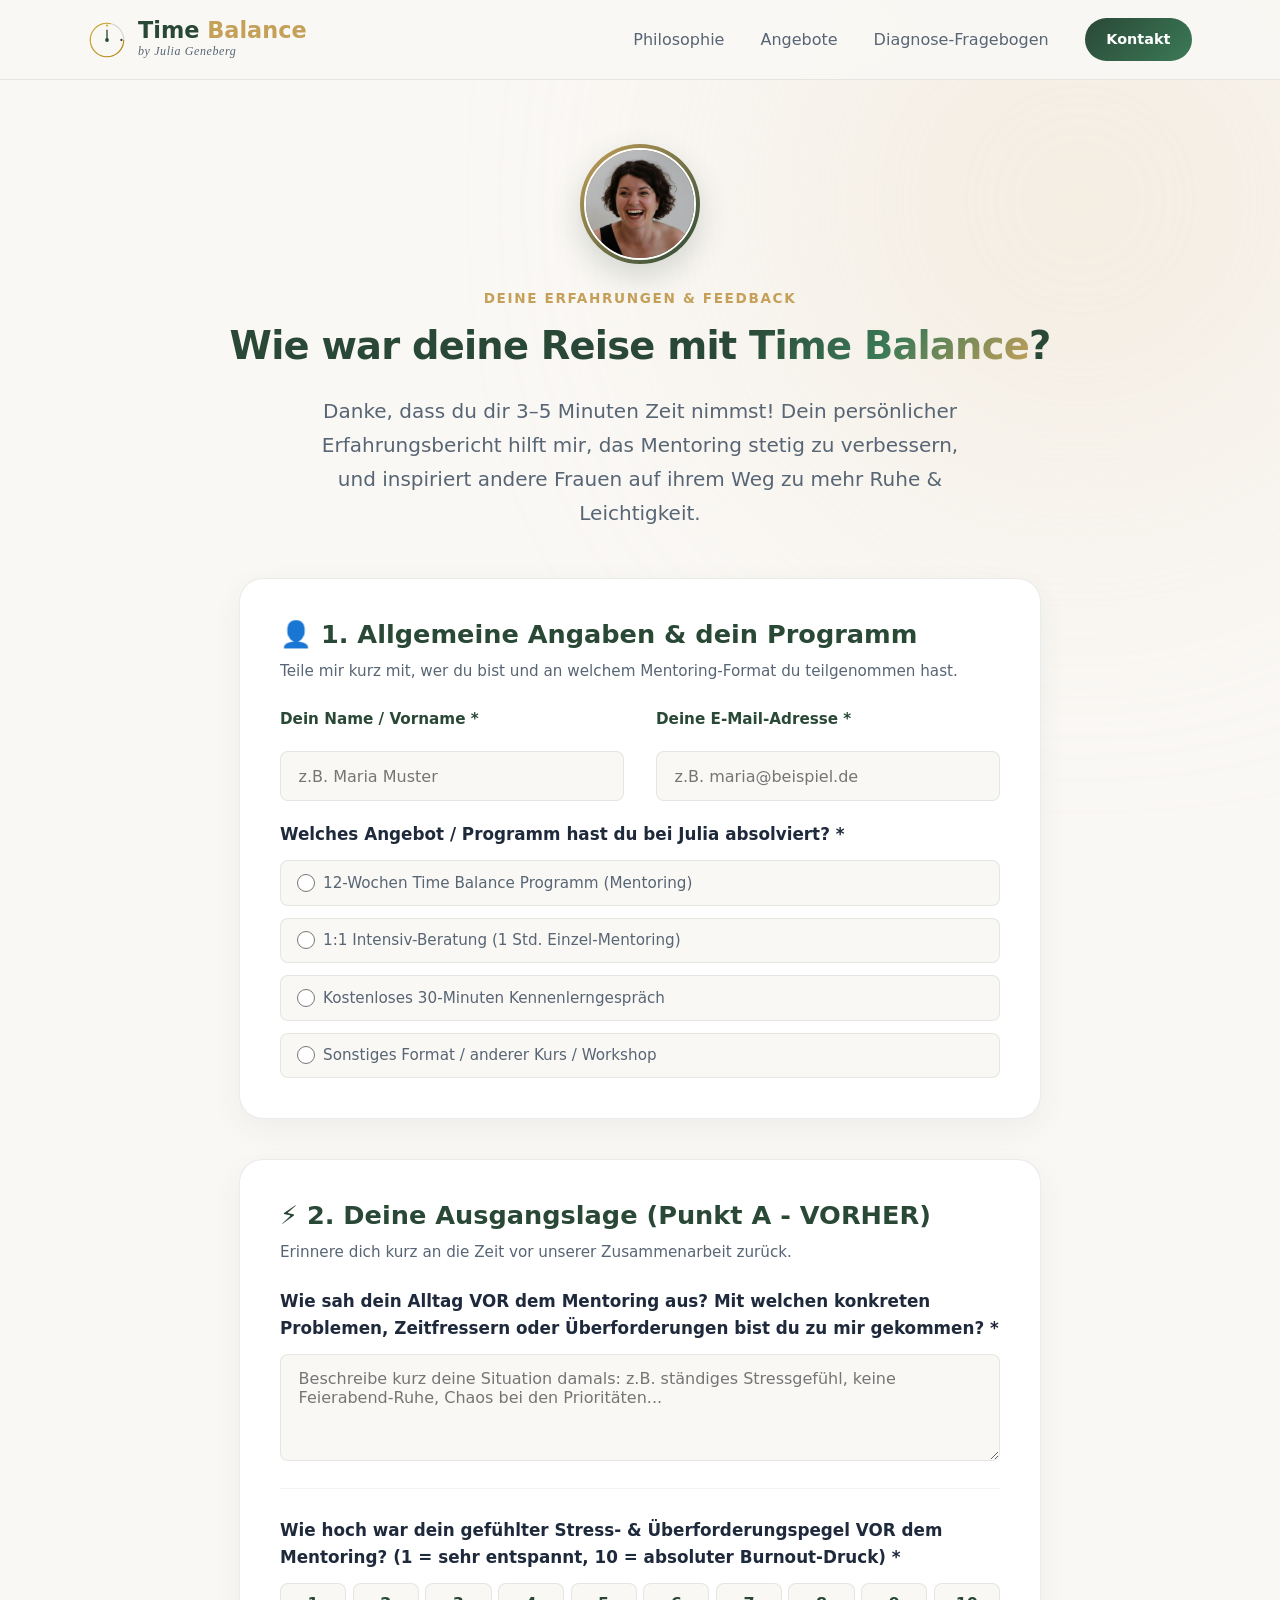
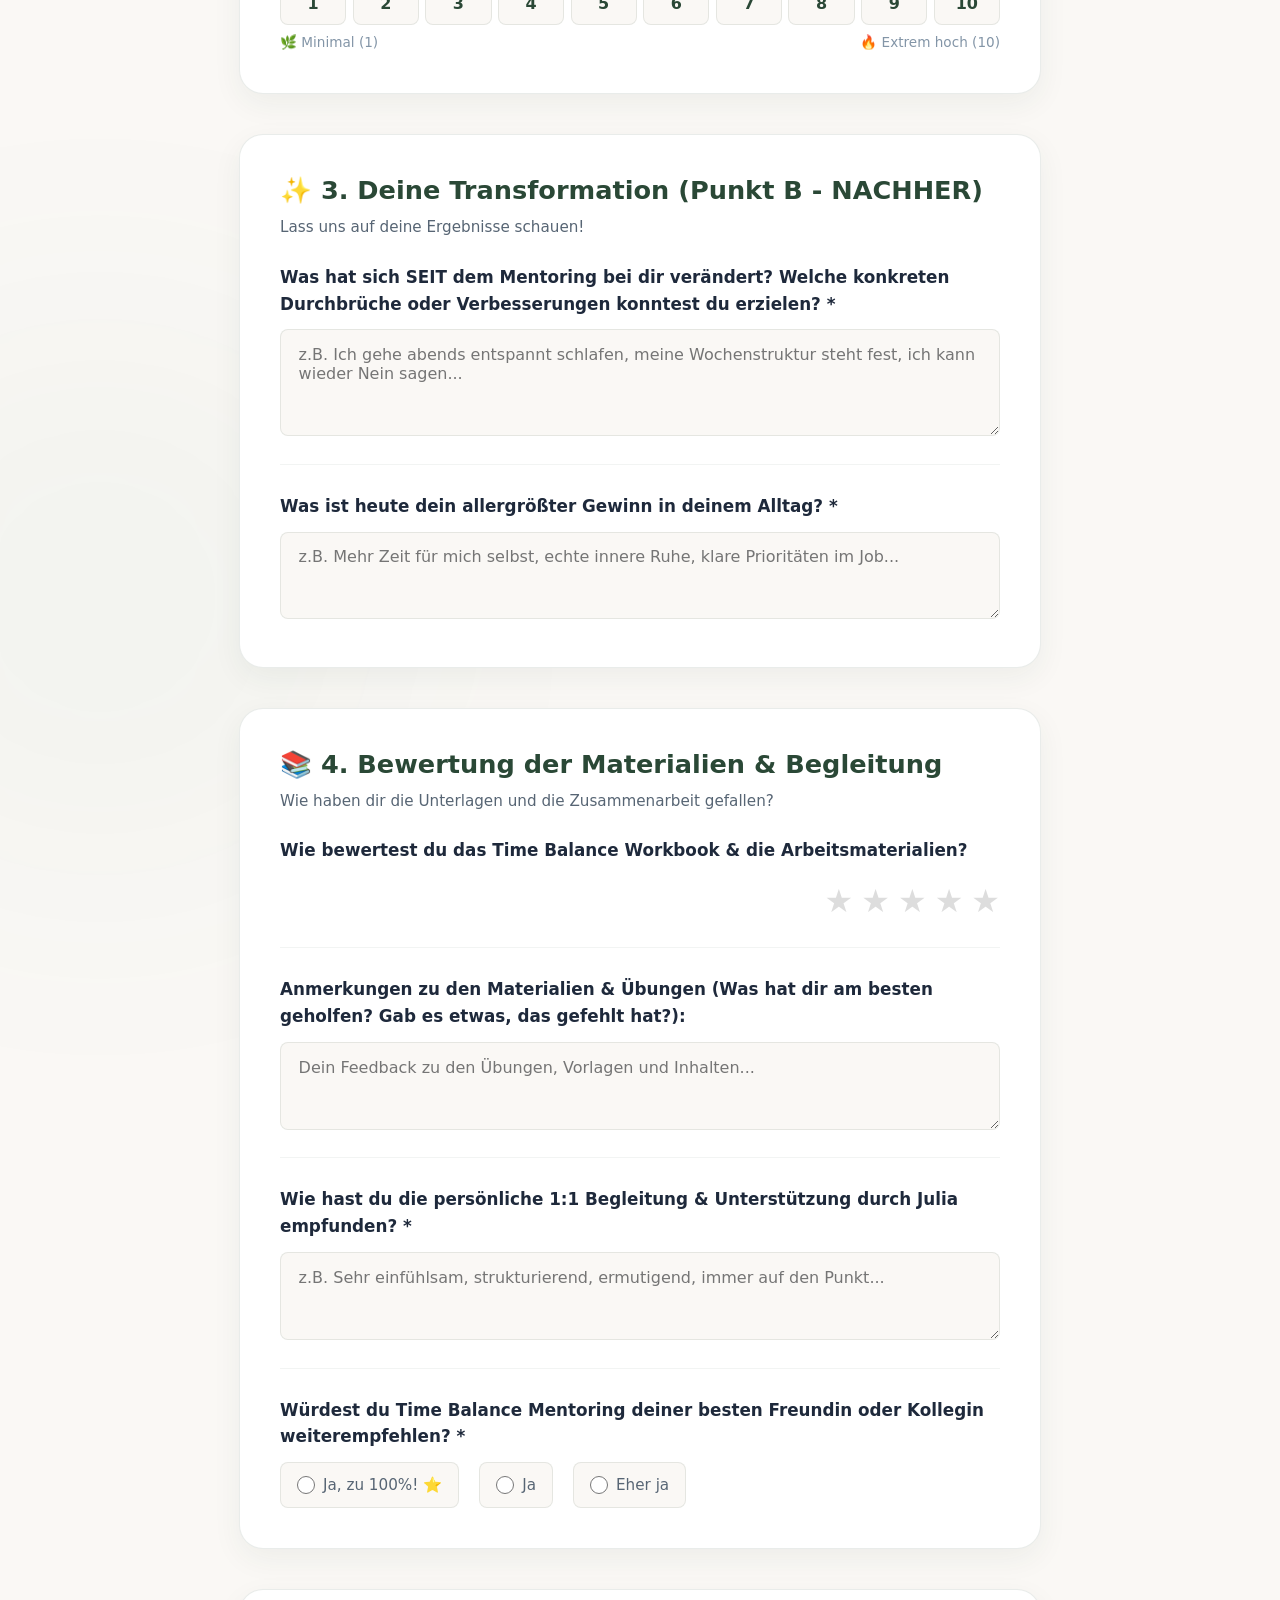
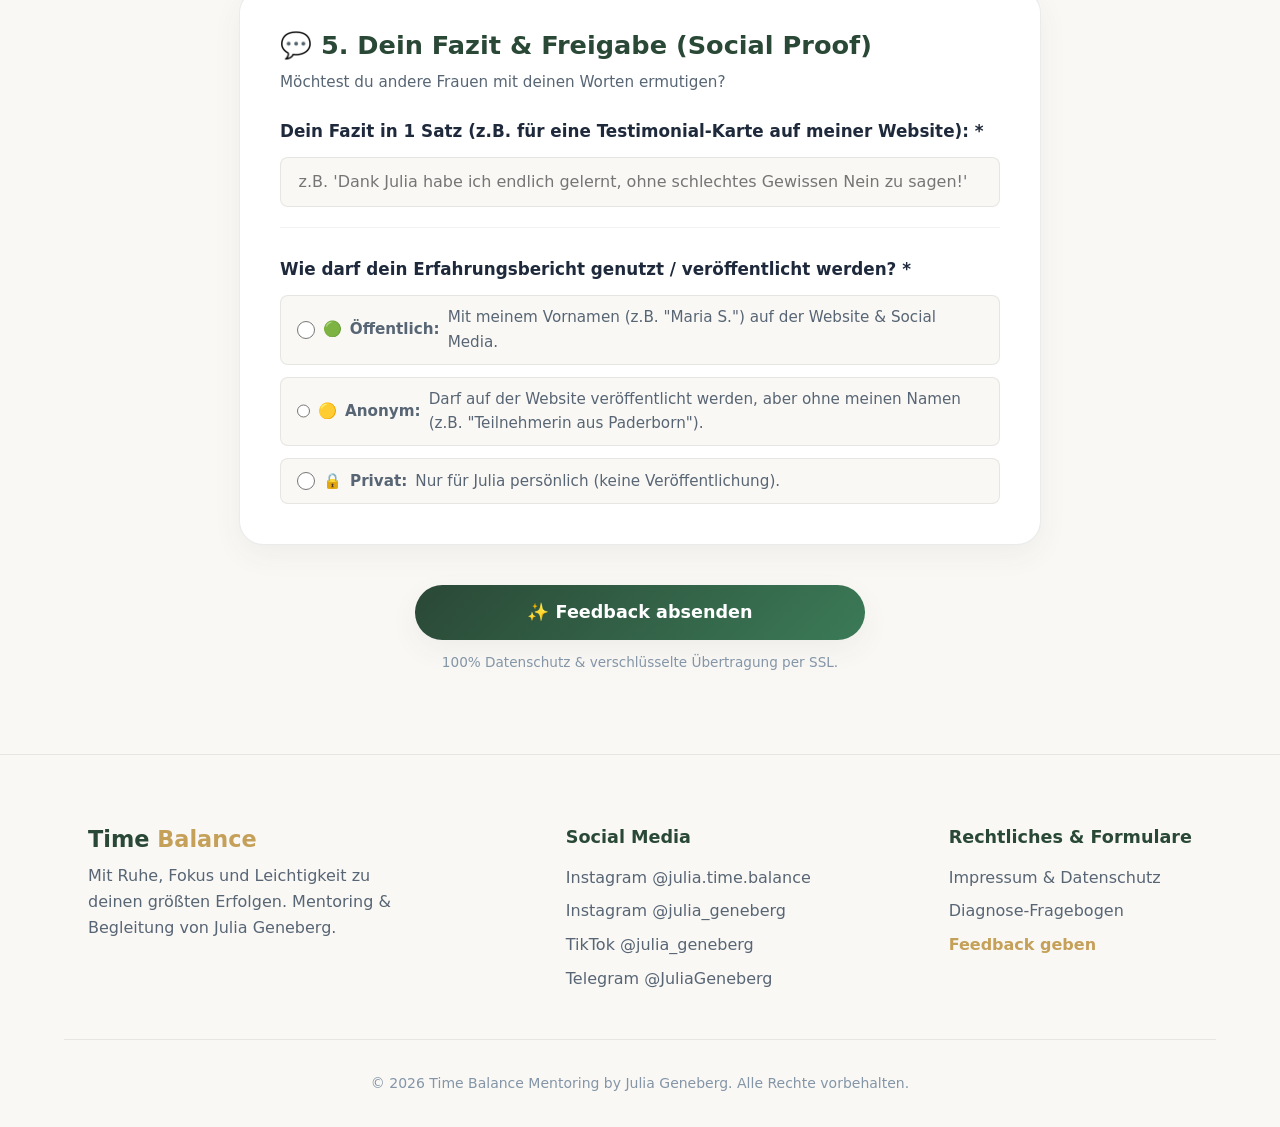
==== feedback.html @ 07dcde71 "Add files via upload" ====
<!DOCTYPE html>
<html lang="de">
<head>
    <meta charset="UTF-8">
    <meta name="viewport" content="width=device-width, initial-scale=1.0">
    <title>Erfahrungsbericht & Feedback | Time Balance Mentoring – Julia Geneberg</title>
    <meta name="description" content="Teile deine Erfahrungen, deine Transformation und dein Feedback zum Time Balance Mentoring mit Julia Geneberg.">
    
    <!-- CSS (System & Local Fonts - 100% DSGVO-konform ohne US-Datentransfer) -->
    <link rel="stylesheet" href="style.css">
    <style>
        .form-page-header {
            padding: 9rem 0 3rem;
            text-align: center;
        }
        .form-section-card {
            background: #FFF;
            border-radius: var(--radius-lg);
            padding: 2.5rem;
            margin-bottom: 2.5rem;
            border: 1px solid var(--border-light);
            box-shadow: var(--shadow-soft);
        }
        .form-section-card h3 {
            font-size: 1.6rem;
            color: var(--brand-forest);
            margin-bottom: 0.5rem;
            display: flex;
            align-items: center;
            gap: 0.75rem;
        }
        .question-group {
            margin-bottom: 1.75rem;
            padding-bottom: 1.25rem;
            border-bottom: 1px solid rgba(42, 72, 54, 0.06);
        }
        .question-group:last-child {
            border-bottom: none;
            margin-bottom: 0;
            padding-bottom: 0;
        }
        .question-label {
            font-weight: 600;
            color: var(--text-primary);
            font-size: 1.05rem;
            margin-bottom: 0.75rem;
            display: block;
        }
        .radio-options {
            display: flex;
            gap: 1.25rem;
            flex-wrap: wrap;
        }
        .radio-label {
            display: inline-flex;
            align-items: center;
            gap: 0.5rem;
            cursor: pointer;
            font-size: 0.95rem;
            color: var(--text-secondary);
            background: var(--bg-light);
            padding: 0.6rem 1rem;
            border-radius: var(--radius-sm);
            border: 1px solid var(--border-light);
            transition: var(--transition);
        }
        .radio-label:hover {
            border-color: var(--accent-gold);
            background: rgba(197, 160, 89, 0.08);
        }
        .radio-label input {
            accent-color: var(--brand-forest);
            width: 18px;
            height: 18px;
        }

        /* Scale 1-10 Buttons */
        .scale-options {
            display: grid;
            grid-template-columns: repeat(10, 1fr);
            gap: 0.4rem;
            margin-top: 0.5rem;
        }
        @media (max-width: 600px) {
            .scale-options {
                grid-template-columns: repeat(5, 1fr);
            }
        }
        .scale-item {
            text-align: center;
        }
        .scale-item input {
            display: none;
        }
        .scale-box {
            display: flex;
            align-items: center;
            justify-content: center;
            height: 42px;
            background: var(--bg-light);
            border: 1px solid var(--border-light);
            border-radius: var(--radius-sm);
            font-weight: 600;
            color: var(--brand-forest);
            cursor: pointer;
            transition: var(--transition);
        }
        .scale-item input:checked + .scale-box {
            background: var(--brand-forest);
            color: #FFF;
            border-color: var(--brand-forest);
            box-shadow: 0 4px 12px rgba(42, 72, 54, 0.2);
        }
        .scale-labels {
            display: flex;
            justify-content: space-between;
            font-size: 0.85rem;
            color: var(--text-muted);
            margin-top: 0.4rem;
        }

        /* Star Rating */
        .star-rating {
            display: flex;
            gap: 0.5rem;
            direction: row-reverse;
            justify-content: flex-end;
            margin-top: 0.5rem;
        }
        .star-rating input {
            display: none;
        }
        .star-rating label {
            font-size: 2rem;
            color: #DDD;
            cursor: pointer;
            transition: color 0.2s ease;
        }
        .star-rating label:hover,
        .star-rating label:hover ~ label,
        .star-rating input:checked ~ label {
            color: var(--accent-gold);
        }

        /* Other Option Textfield Toggle */
        .other-format-wrapper {
            margin-top: 0.75rem;
            display: none;
        }
    </style>
</head>
<body>

    <!-- Subtle Background Glows -->
    <div class="bg-glow glow-light-1"></div>
    <div class="bg-glow glow-light-2"></div>

    <!-- Navigation Bar -->
    <nav class="navbar" id="navbar">
        <div class="container nav-container">
            <a href="index.html" class="logo">
                <div class="logo-icon-wrapper">
                    <svg class="logo-clock-svg" viewBox="0 0 100 100" width="38" height="38">
                        <circle cx="50" cy="50" r="44" fill="none" stroke="currentColor" stroke-width="3" opacity="0.2"/>
                        <circle cx="50" cy="50" r="44" fill="none" stroke="url(#goldGradient)" stroke-width="3" stroke-dasharray="276" stroke-dashoffset="60"/>
                        <line x1="50" y1="50" x2="50" y2="24" stroke="currentColor" stroke-width="3.5" stroke-linecap="round"/>
                        <line x1="50" y1="50" x2="68" y2="50" stroke="url(#goldGradient)" stroke-width="3.5" stroke-linecap="round"/>
                        <circle cx="50" cy="50" r="5" fill="currentColor"/>
                        <circle cx="50" cy="12" r="3" fill="#D4AF37"/>
                        <circle cx="88" cy="50" r="3" fill="#2A4836"/>
                        <defs>
                            <linearGradient id="goldGradient" x1="0%" y1="0%" x2="100%" y2="100%">
                                <stop offset="0%" stop-color="#D4AF37"/>
                                <stop offset="100%" stop-color="#B8860B"/>
                            </linearGradient>
                        </defs>
                    </svg>
                </div>
                <div class="logo-text-group">
                    <span class="logo-title">Time <span class="accent-gold">Balance</span></span>
                    <span class="logo-subtitle">by Julia Geneberg</span>
                </div>
            </a>
            <div class="nav-links">
                <a href="index.html#philosophie">Philosophie</a>
                <a href="index.html#angebote">Angebote</a>
                <a href="fragebogen.html">Diagnose-Fragebogen</a>
                <a href="index.html#kontakt" class="btn btn-nav btn-primary">Kontakt</a>
            </div>
        </div>
    </nav>

    <!-- Header Section -->
    <header class="form-page-header container">
        <div class="hero-profile" style="margin-bottom: 1.5rem; display: flex; justify-content: center; align-items: center;">
            <div class="hero-avatar-circle" style="width: 110px; height: 110px; min-width: 110px; min-height: 110px; max-width: 110px; max-height: 110px; border-radius: 50%; padding: 4px; background: linear-gradient(135deg, var(--accent-gold) 0%, var(--brand-forest) 100%); box-shadow: 0 10px 25px rgba(42, 72, 54, 0.2); overflow: hidden; display: block;">
                <img src="julia-geneberg.jpg" alt="Julia Geneberg – Time Balance Mentorin & Begleiterin" class="hero-avatar-img" style="width: 100%; height: 100%; border-radius: 50%; object-fit: cover; display: block; border: 2px solid #FFF;">
            </div>
        </div>
        <span class="section-tag">Deine Erfahrungen & Feedback</span>
        <h1 class="hero-title" style="font-size: 2.4rem; margin-top: 0.5rem;">
            Wie war deine Reise mit <span class="gradient-text">Time Balance</span>?
        </h1>
        <p class="hero-subtitle" style="max-width: 680px; margin: 1rem auto 0;">
            Danke, dass du dir 3–5 Minuten Zeit nimmst! Dein persönlicher Erfahrungsbericht hilft mir, das Mentoring stetig zu verbessern, und inspiriert andere Frauen auf ihrem Weg zu mehr Ruhe & Leichtigkeit.
        </p>
    </header>

    <main class="container" style="max-width: 850px; margin-bottom: 5rem;">
        
        <!-- Feedback Form -->
        <form id="feedbackForm" onsubmit="handleFeedbackSubmit(event)">
            <input type="hidden" name="access_key" value="28f46f2c-7856-4ea6-a1ff-81896bbd7e42">
            <input type="hidden" name="from_name" value="Time Balance Feedback Formular">
            <input type="hidden" name="subject" value="Neues Kunden-Feedback / Erfahrungsbericht">

            <!-- SECTION 1: Personal Data & Course -->
            <div class="form-section-card">
                <h3>👤 1. Allgemeine Angaben & dein Programm</h3>
                <p style="color: var(--text-secondary); margin-bottom: 1.5rem; font-size: 0.95rem;">
                    Teile mir kurz mit, wer du bist und an welchem Mentoring-Format du teilgenommen hast.
                </p>

                <div class="form-row grid grid-2" style="margin-bottom: 1.25rem;">
                    <div class="form-group">
                        <label for="fbName" class="question-label">Dein Name / Vorname *</label>
                        <input type="text" id="fbName" name="name" class="form-input" placeholder="z.B. Maria Muster" required>
                    </div>
                    <div class="form-group">
                        <label for="fbEmail" class="question-label">Deine E-Mail-Adresse *</label>
                        <input type="email" id="fbEmail" name="email" class="form-input" placeholder="z.B. maria@beispiel.de" required>
                    </div>
                </div>

                <div class="question-group">
                    <label class="question-label">Welches Angebot / Programm hast du bei Julia absolviert? *</label>
                    <div class="radio-options" style="flex-direction: column; gap: 0.75rem;">
                        <label class="radio-label">
                            <input type="radio" name="absolviertes_format" value="12-Wochen Time Balance Programm" required onclick="toggleOtherFormat(false)">
                            12-Wochen Time Balance Programm (Mentoring)
                        </label>
                        <label class="radio-label">
                            <input type="radio" name="absolviertes_format" value="1:1 Intensiv-Beratung (1 Std.)" onclick="toggleOtherFormat(false)">
                            1:1 Intensiv-Beratung (1 Std. Einzel-Mentoring)
                        </label>
                        <label class="radio-label">
                            <input type="radio" name="absolviertes_format" value="Kostenloses 30-Min. Kennenlerngespräch" onclick="toggleOtherFormat(false)">
                            Kostenloses 30-Minuten Kennenlerngespräch
                        </label>
                        <label class="radio-label">
                            <input type="radio" name="absolviertes_format" id="radioSonstiges" value="Sonstiges" onclick="toggleOtherFormat(true)">
                            Sonstiges Format / anderer Kurs / Workshop
                        </label>
                    </div>

                    <!-- Custom Text Field if Sonstiges is selected -->
                    <div class="other-format-wrapper" id="otherFormatWrapper">
                        <label for="otherFormatInput" class="question-label" style="font-size: 0.9rem; margin-top: 0.5rem; color: var(--brand-forest);">
                            Bitte gib hier kurz den Namen des Kurses oder Workshops an:
                        </label>
                        <input type="text" id="otherFormatInput" name="sonstiges_format_text" class="form-input" placeholder="z.B. Tages-Workshop, Gruppenkurs...">
                    </div>
                </div>
            </div>

            <!-- SECTION 2: Status BEFORE -->
            <div class="form-section-card">
                <h3>⚡ 2. Deine Ausgangslage (Punkt A - VORHER)</h3>
                <p style="color: var(--text-secondary); margin-bottom: 1.5rem; font-size: 0.95rem;">
                    Erinnere dich kurz an die Zeit vor unserer Zusammenarbeit zurück.
                </p>

                <div class="question-group">
                    <label for="fbBeforeSituation" class="question-label">
                        Wie sah dein Alltag VOR dem Mentoring aus? Mit welchen konkreten Problemen, Zeitfressern oder Überforderungen bist du zu mir gekommen? *
                    </label>
                    <textarea id="fbBeforeSituation" name="ausgangslage_vorher" class="form-input form-textarea" rows="4" placeholder="Beschreibe kurz deine Situation damals: z.B. ständiges Stressgefühl, keine Feierabend-Ruhe, Chaos bei den Prioritäten..." required></textarea>
                </div>

                <div class="question-group">
                    <label class="question-label">
                        Wie hoch war dein gefühlter Stress- & Überforderungspegel VOR dem Mentoring? (1 = sehr entspannt, 10 = absoluter Burnout-Druck) *
                    </label>
                    <div class="scale-options">
                        <div class="scale-item"><input type="radio" name="stress_vorher" id="s1" value="1" required><label for="s1" class="scale-box">1</label></div>
                        <div class="scale-item"><input type="radio" name="stress_vorher" id="s2" value="2"><label for="s2" class="scale-box">2</label></div>
                        <div class="scale-item"><input type="radio" name="stress_vorher" id="s3" value="3"><label for="s3" class="scale-box">3</label></div>
                        <div class="scale-item"><input type="radio" name="stress_vorher" id="s4" value="4"><label for="s4" class="scale-box">4</label></div>
                        <div class="scale-item"><input type="radio" name="stress_vorher" id="s5" value="5"><label for="s5" class="scale-box">5</label></div>
                        <div class="scale-item"><input type="radio" name="stress_vorher" id="s6" value="6"><label for="s6" class="scale-box">6</label></div>
                        <div class="scale-item"><input type="radio" name="stress_vorher" id="s7" value="7"><label for="s7" class="scale-box">7</label></div>
                        <div class="scale-item"><input type="radio" name="stress_vorher" id="s8" value="8"><label for="s8" class="scale-box">8</label></div>
                        <div class="scale-item"><input type="radio" name="stress_vorher" id="s9" value="9"><label for="s9" class="scale-box">9</label></div>
                        <div class="scale-item"><input type="radio" name="stress_vorher" id="s10" value="10"><label for="s10" class="scale-box">10</label></div>
                    </div>
                    <div class="scale-labels">
                        <span>🌿 Minimal (1)</span>
                        <span>🔥 Extrem hoch (10)</span>
                    </div>
                </div>
            </div>

            <!-- SECTION 3: Status AFTER & Transformation -->
            <div class="form-section-card">
                <h3>✨ 3. Deine Transformation (Punkt B - NACHHER)</h3>
                <p style="color: var(--text-secondary); margin-bottom: 1.5rem; font-size: 0.95rem;">
                    Lass uns auf deine Ergebnisse schauen!
                </p>

                <div class="question-group">
                    <label for="fbAfterResults" class="question-label">
                        Was hat sich SEIT dem Mentoring bei dir verändert? Welche konkreten Durchbrüche oder Verbesserungen konntest du erzielen? *
                    </label>
                    <textarea id="fbAfterResults" name="ergebnisse_nachher" class="form-input form-textarea" rows="4" placeholder="z.B. Ich gehe abends entspannt schlafen, meine Wochenstruktur steht fest, ich kann wieder Nein sagen..." required></textarea>
                </div>

                <div class="question-group">
                    <label for="fbBiggestWin" class="question-label">
                        Was ist heute dein allergrößter Gewinn in deinem Alltag? *
                    </label>
                    <textarea id="fbBiggestWin" name="groesster_gewinn" class="form-input form-textarea" rows="3" placeholder="z.B. Mehr Zeit für mich selbst, echte innere Ruhe, klare Prioritäten im Job..." required></textarea>
                </div>
            </div>

            <!-- SECTION 4: Materials & Support -->
            <div class="form-section-card">
                <h3>📚 4. Bewertung der Materialien & Begleitung</h3>
                <p style="color: var(--text-secondary); margin-bottom: 1.5rem; font-size: 0.95rem;">
                    Wie haben dir die Unterlagen und die Zusammenarbeit gefallen?
                </p>

                <div class="question-group">
                    <label class="question-label">Wie bewertest du das Time Balance Workbook & die Arbeitsmaterialien?</label>
                    <div class="star-rating">
                        <input type="radio" id="star5" name="materialien_sterne" value="5 Sterne ⭐⭐⭐⭐⭐"><label for="star5" title="5 Sterne">★</label>
                        <input type="radio" id="star4" name="materialien_sterne" value="4 Sterne ⭐⭐⭐⭐"><label for="star4" title="4 Sterne">★</label>
                        <input type="radio" id="star3" name="materialien_sterne" value="3 Sterne ⭐⭐⭐"><label for="star3" title="3 Sterne">★</label>
                        <input type="radio" id="star2" name="materialien_sterne" value="2 Sterne ⭐⭐"><label for="star2" title="2 Sterne">★</label>
                        <input type="radio" id="star1" name="materialien_sterne" value="1 Stern ⭐"><label for="star1" title="1 Stern">★</label>
                    </div>
                </div>

                <div class="question-group">
                    <label for="fbMaterialsText" class="question-label">
                        Anmerkungen zu den Materialien & Übungen (Was hat dir am besten geholfen? Gab es etwas, das gefehlt hat?):
                    </label>
                    <textarea id="fbMaterialsText" name="materialien_feedback" class="form-input form-textarea" rows="3" placeholder="Dein Feedback zu den Übungen, Vorlagen und Inhalten..."></textarea>
                </div>

                <div class="question-group">
                    <label for="fbMentoringExperience" class="question-label">
                        Wie hast du die persönliche 1:1 Begleitung & Unterstützung durch Julia empfunden? *
                    </label>
                    <textarea id="fbMentoringExperience" name="begleitung_feedback" class="form-input form-textarea" rows="3" placeholder="z.B. Sehr einfühlsam, strukturierend, ermutigend, immer auf den Punkt..." required></textarea>
                </div>

                <div class="question-group">
                    <label class="question-label">Würdest du Time Balance Mentoring deiner besten Freundin oder Kollegin weiterempfehlen? *</label>
                    <div class="radio-options">
                        <label class="radio-label">
                            <input type="radio" name="weiterempfehlung" value="Ja, zu 100%!" required>
                            Ja, zu 100%! ⭐
                        </label>
                        <label class="radio-label">
                            <input type="radio" name="weiterempfehlung" value="Ja">
                            Ja
                        </label>
                        <label class="radio-label">
                            <input type="radio" name="weiterempfehlung" value="Eher ja">
                            Eher ja
                        </label>
                    </div>
                </div>
            </div>

            <!-- SECTION 5: Testimonial & Release -->
            <div class="form-section-card">
                <h3>💬 5. Dein Fazit & Freigabe (Social Proof)</h3>
                <p style="color: var(--text-secondary); margin-bottom: 1.5rem; font-size: 0.95rem;">
                    Möchtest du andere Frauen mit deinen Worten ermutigen?
                </p>

                <div class="question-group">
                    <label for="fbOneSentenceQuote" class="question-label">
                        Dein Fazit in 1 Satz (z.B. für eine Testimonial-Karte auf meiner Website): *
                    </label>
                    <input type="text" id="fbOneSentenceQuote" name="zitat_fazit" class="form-input" placeholder="z.B. 'Dank Julia habe ich endlich gelernt, ohne schlechtes Gewissen Nein zu sagen!'" required>
                </div>

                <div class="question-group">
                    <label class="question-label">Wie darf dein Erfahrungsbericht genutzt / veröffentlicht werden? *</label>
                    <div class="radio-options" style="flex-direction: column; gap: 0.75rem;">
                        <label class="radio-label">
                            <input type="radio" name="freigabe_status" value="Öffentlich mit Vorname auf Website & Social Media" required>
                            🟢 <strong>Öffentlich:</strong> Mit meinem Vornamen (z.B. "Maria S.") auf der Website & Social Media.
                        </label>
                        <label class="radio-label">
                            <input type="radio" name="freigabe_status" value="Anonymisiert auf Website">
                            🟡 <strong>Anonym:</strong> Darf auf der Website veröffentlicht werden, aber ohne meinen Namen (z.B. "Teilnehmerin aus Paderborn").
                        </label>
                        <label class="radio-label">
                            <input type="radio" name="freigabe_status" value="Nur für Julia persönlich (privat)">
                            🔒 <strong>Privat:</strong> Nur für Julia persönlich (keine Veröffentlichung).
                        </label>
                    </div>
                </div>
            </div>

            <!-- Submit Button -->
            <div style="text-align: center; margin-top: 2rem;">
                <button type="submit" class="btn btn-primary btn-lg shadow-soft" style="width: 100%; max-width: 450px;">
                    ✨ Feedback absenden
                </button>
                <p style="font-size: 0.85rem; color: var(--text-muted); margin-top: 0.75rem;">
                    100% Datenschutz & verschlüsselte Übertragung per SSL.
                </p>
            </div>
        </form>

        <!-- Success Screen (Hidden by Default) -->
        <div id="feedbackSuccess" class="form-section-card text-center" style="display: none; padding: 3.5rem 2rem;">
            <div style="font-size: 3.5rem; margin-bottom: 1rem;">✨</div>
            <h2 style="font-size: 2.2rem; color: var(--brand-forest); margin-bottom: 0.75rem;">
                Vielen Dank, <span id="successName">liebe Kundin</span>!
            </h2>
            <p style="font-size: 1.15rem; color: var(--text-secondary); max-width: 600px; margin: 0 auto 2rem;">
                Dein Feedback bedeutet mir unglaublich viel! Danke für dein Vertrauen und deinen Einsatz während unserer gemeinsamen Reise.
            </p>

            <!-- Summary Box -->
            <div style="background: var(--bg-light); border: 1px solid var(--border-gold); border-radius: var(--radius-md); padding: 1.5rem; text-align: left; margin-bottom: 2rem;">
                <h4 style="color: var(--brand-forest); margin-bottom: 0.75rem; display: flex; align-items: center; justify-content: space-between;">
                    <span>📋 Zusammenfassung deines Feedbacks</span>
                    <button type="button" id="copyBtn" onclick="copyFeedbackSummary()" class="btn btn-outline" style="padding: 0.4rem 0.8rem; font-size: 0.85rem;">
                        📋 Kopie in Zwischenablage
                    </button>
                </h4>
                <pre id="summaryDisplay" style="white-space: pre-wrap; font-family: inherit; font-size: 0.95rem; color: var(--text-primary); line-height: 1.5; background: #FFF; padding: 1.25rem; border-radius: var(--radius-sm); border: 1px solid var(--border-light); max-height: 400px; overflow-y: auto;"></pre>
            </div>

            <a href="index.html" class="btn btn-primary">
                Zurück zur Startseite
            </a>
        </div>

    </main>

    <!-- Footer -->
    <footer class="footer">
        <div class="container footer-container">
            <div class="footer-brand">
                <div class="logo">
                    <span class="logo-title">Time <span class="accent-gold">Balance</span></span>
                </div>
                <p>Mit Ruhe, Fokus und Leichtigkeit zu deinen größten Erfolgen. Mentoring & Begleitung von Julia Geneberg.</p>
            </div>

            <div class="footer-links">
                <h4>Social Media</h4>
                <ul>
                    <li><a href="https://www.instagram.com/julia.time.balance/" target="_blank" rel="noopener">Instagram @julia.time.balance</a></li>
                    <li><a href="https://www.instagram.com/julia_geneberg/?hl=de" target="_blank" rel="noopener">Instagram @julia_geneberg</a></li>
                    <li><a href="https://www.tiktok.com/@julia_geneberg" target="_blank" rel="noopener">TikTok @julia_geneberg</a></li>
                    <li><a href="https://t.me/JuliaGeneberg" target="_blank" rel="noopener">Telegram @JuliaGeneberg</a></li>
                </ul>
            </div>

            <div class="footer-links">
                <h4>Rechtliches & Formulare</h4>
                <ul>
                    <li><a href="index.html">Impressum & Datenschutz</a></li>
                    <li><a href="fragebogen.html">Diagnose-Fragebogen</a></li>
                    <li><a href="feedback.html" style="font-weight: 600; color: var(--accent-gold);">Feedback geben</a></li>
                </ul>
            </div>
        </div>
        <div class="container footer-bottom">
            <p>&copy; <span id="year"></span> Time Balance Mentoring by Julia Geneberg. Alle Rechte vorbehalten.</p>
        </div>
    </footer>

    <!-- JavaScript Logic -->
    <script>
        // Set dynamic year in footer
        document.getElementById('year').textContent = new Date().getFullYear();

        // Toggle text field for 'Sonstiges'
        function toggleOtherFormat(show) {
            const wrapper = document.getElementById('otherFormatWrapper');
            const input = document.getElementById('otherFormatInput');
            if (wrapper) {
                wrapper.style.display = show ? 'block' : 'none';
                if (input && show) {
                    input.focus();
                }
            }
        }

        function getRadioVal(name) {
            const el = document.querySelector(`input[name="${name}"]:checked`);
            return el ? el.value : 'Nicht angegeben';
        }

        function copyFeedbackSummary() {
            const text = document.getElementById('summaryDisplay').innerText;
            navigator.clipboard.writeText(text).then(() => {
                const btn = document.getElementById('copyBtn');
                btn.innerText = '✅ Kopiert!';
                setTimeout(() => { btn.innerText = '📋 Kopie in Zwischenablage'; }, 3000);
            });
        }

        function showSuccessScreen(name, summaryText) {
            const form = document.getElementById('feedbackForm');
            const successEl = document.getElementById('feedbackSuccess');
            const successName = document.getElementById('successName');
            const summaryDisplay = document.getElementById('summaryDisplay');
            const headerTag = document.querySelector('.form-page-header .section-tag');
            const headerTitle = document.querySelector('.form-page-header .hero-title');
            const headerSub = document.querySelector('.form-page-header .hero-subtitle');

            if (headerTag) headerTag.innerText = 'Vielen Dank! ✨';
            if (headerTitle) headerTitle.innerText = 'Dein Erfahrungsbericht wurde übermittelt!';
            if (headerSub) headerSub.innerText = 'Ich schätze deine Rückmeldung von ganzem Herzen.';

            if (name && successName) successName.innerText = name;
            if (summaryDisplay) summaryDisplay.innerText = summaryText;

            if (form) form.style.display = 'none';
            if (successEl) {
                successEl.style.display = 'block';
                setTimeout(() => {
                    successEl.scrollIntoView({ behavior: 'smooth', block: 'start' });
                }, 100);
            }
        }

        function handleFeedbackSubmit(e) {
            e.preventDefault();

            const form = document.getElementById('feedbackForm');
            const name = document.getElementById('fbName').value.trim();
            const email = document.getElementById('fbEmail').value.trim();

            let format = getRadioVal('absolviertes_format');
            if (format === 'Sonstiges') {
                const customFormat = document.getElementById('otherFormatInput').value.trim();
                format = customFormat ? `Sonstiges: ${customFormat}` : 'Sonstiges Format';
            }

            const beforeSituation = document.getElementById('fbBeforeSituation').value.trim();
            const stressBefore = getRadioVal('stress_vorher');
            const afterResults = document.getElementById('fbAfterResults').value.trim();
            const biggestWin = document.getElementById('fbBiggestWin').value.trim();
            
            const materialsStars = getRadioVal('materialien_sterne');
            const materialsText = document.getElementById('fbMaterialsText').value.trim() || 'Keine Anmerkungen';
            const mentoringExperience = document.getElementById('fbMentoringExperience').value.trim();
            const recommendation = getRadioVal('weiterempfehlung');

            const oneSentenceQuote = document.getElementById('fbOneSentenceQuote').value.trim();
            const releaseStatus = getRadioVal('freigabe_status');

            const summaryText = `TIME BALANCE ERFAHRUNGSBERICHT & FEEDBACK
=========================================
Absender/in: ${name}
E-Mail: ${email}
Datum: ${new Date().toLocaleDateString('de-DE')}

👤 1. PROGRAMM & PERSON
• Name: ${name}
• E-Mail: ${email}
• Absolviertes Angebot: ${format}

⚡ 2. AUSGANGSLAGE (VORHER)
• Situation & Probleme vorher:
  "${beforeSituation}"
• Stress- & Druck-Level vorher: ${stressBefore} / 10

✨ 3. TRANSFORMATION (NACHHER)
• Verändertes Leben & Ergebnisse:
  "${afterResults}"
• Allergrößter Gewinn im Alltag:
  "${biggestWin}"

📚 4. MATERIALIEN & BEGLEITUNG
• Bewertung Workbook/Materialien: ${materialsStars}
• Anmerkungen zu Materialien: "${materialsText}"
• 1:1 Begleitung durch Julia:
  "${mentoringExperience}"
• Weiterempfehlung: ${recommendation}

💬 5. FAZIT & FREIGABE
• Fazit in 1 Satz: "${oneSentenceQuote}"
• Freigabe-Status: ${releaseStatus}
=========================================`;

            // Display on success screen
            showSuccessScreen(name, summaryText);

            // Send via Web3Forms API
            const formData = new FormData(form);
            formData.append("Auswertung_Zusammenfassung", summaryText);

            fetch('https://api.web3forms.com/submit', {
                method: 'POST',
                body: formData
            }).then(res => res.json()).then(data => {
                console.log('Web3Forms result:', data);
            }).catch(err => {
                console.error('Web3Forms error:', err);
            });
        }
    </script>
</body>
</html>
---- style.css ----
/* ==========================================================================
   Time Balance - Light Theme Design System (Julia Geneberg)
   ========================================================================== */
:root {
    /* Color Palette - Elegant Light Theme */
    --bg-light: #FAF8F5;          /* Warm linen / soft cream background */
    --bg-card: #FFFFFF;           /* Crisp clean white cards */
    --bg-card-hover: #F4F0EA;     /* Subtle warm hover */
    --bg-surface: #F2EDE4;        /* Soft section background */
    
    --text-primary: #1E293B;      /* Deep slate / charcoal */
    --text-secondary: #576574;    /* Muted warm grey */
    --text-muted: #8395A7;        /* Soft subtle text */
    
    /* Brand Accents */
    --brand-forest: #2A4836;      /* Deep Sage / Forest Green */
    --brand-emerald: #3B7A57;     /* Vibrant Sage Green */
    --accent-gold: #C5A059;       /* Luxury Warm Gold */
    --accent-gold-light: #E6D5B8; /* Light Champagne Gold */
    --accent-rose: #E8B4B8;       /* Soft Blush Pink */
    
    --border-light: rgba(42, 72, 54, 0.1);
    --border-gold: rgba(197, 160, 89, 0.3);
    
    /* Typography - 100% Local & Privacy Compliant (DSGVO-safe) */
    --font-heading: 'Outfit', system-ui, -apple-system, BlinkMacSystemFont, 'Segoe UI', Roboto, Helvetica, Arial, sans-serif;
    --font-serif: 'Cormorant Garamond', Georgia, 'Cambria', 'Times New Roman', serif;
    --font-body: 'Inter', system-ui, -apple-system, BlinkMacSystemFont, 'Segoe UI', Roboto, Helvetica, Arial, sans-serif;

    /* Transitions & Shadows */
    --transition: all 0.3s cubic-bezier(0.4, 0, 0.2, 1);
    --shadow-soft: 0 10px 30px rgba(42, 72, 54, 0.06);
    --shadow-hover: 0 20px 40px rgba(42, 72, 54, 0.12);
    --radius-sm: 8px;
    --radius-md: 16px;
    --radius-lg: 24px;
}

/* ==========================================================================
   Base Styles
   ========================================================================== */
* {
    margin: 0;
    padding: 0;
    box-sizing: border-box;
}

html {
    scroll-behavior: smooth;
    font-size: 16px;
}

body {
    background-color: var(--bg-light);
    color: var(--text-primary);
    font-family: var(--font-body);
    line-height: 1.6;
    overflow-x: hidden;
    position: relative;
    min-height: 100vh;
}

h1, h2, h3, h4 {
    font-family: var(--font-heading);
    color: var(--brand-forest);
    font-weight: 700;
    line-height: 1.25;
}

a {
    color: inherit;
    text-decoration: none;
}

/* ==========================================================================
   Background Effects
   ========================================================================== */
.bg-glow {
    position: absolute;
    border-radius: 50%;
    filter: blur(140px);
    z-index: -1;
    pointer-events: none;
    opacity: 0.35;
}

.glow-light-1 {
    width: 600px;
    height: 600px;
    background: var(--accent-gold-light);
    top: -100px;
    right: -100px;
}

.glow-light-2 {
    width: 500px;
    height: 500px;
    background: rgba(59, 122, 87, 0.15);
    top: 45%;
    left: -150px;
}

/* ==========================================================================
   Layout & Utility
   ========================================================================== */
.container {
    width: 90%;
    max-width: 1200px;
    margin: 0 auto;
    padding: 0 1.5rem;
}

.section {
    padding: 6.5rem 0;
}

.text-center {
    text-align: center;
}

.align-center {
    align-items: center;
}

.gradient-text {
    background: linear-gradient(135deg, var(--brand-forest) 0%, var(--brand-emerald) 50%, var(--accent-gold) 100%);
    -webkit-background-clip: text;
    -webkit-text-fill-color: transparent;
}

.accent-gold {
    color: var(--accent-gold);
}

.glass-card {
    background: var(--bg-card);
    border: 1px solid var(--border-light);
    border-radius: var(--radius-lg);
    padding: 2.5rem;
    box-shadow: var(--shadow-soft);
    transition: var(--transition);
}

.glass-card:hover {
    box-shadow: var(--shadow-hover);
    transform: translateY(-4px);
    border-color: rgba(197, 160, 89, 0.4);
}

.grid {
    display: grid;
    gap: 2rem;
}

.grid-2 {
    grid-template-columns: repeat(auto-fit, minmax(340px, 1fr));
}

.grid-3 {
    grid-template-columns: repeat(auto-fit, minmax(300px, 1fr));
}

.modules-grid {
    grid-template-columns: repeat(2, 1fr);
}

@media (max-width: 850px) {
    .modules-grid {
        grid-template-columns: 1fr;
    }
}

/* ==========================================================================
   Buttons
   ========================================================================== */
.btn {
    display: inline-flex;
    align-items: center;
    justify-content: center;
    gap: 0.75rem;
    padding: 0.85rem 1.75rem;
    font-family: var(--font-heading);
    font-size: 1rem;
    font-weight: 600;
    border-radius: 99px;
    cursor: pointer;
    transition: var(--transition);
    border: none;
    outline: none;
}

.btn-primary {
    background: linear-gradient(135deg, var(--brand-forest) 0%, var(--brand-emerald) 100%);
    color: #FFF;
}

.btn-primary:hover {
    transform: translateY(-2px);
    box-shadow: 0 12px 30px rgba(42, 72, 54, 0.25);
}

.btn-outline {
    background: transparent;
    border: 2px solid var(--brand-forest);
    color: var(--brand-forest);
}

.btn-outline:hover {
    background: var(--brand-forest);
    color: #FFF;
}

.btn-nav {
    padding: 0.6rem 1.35rem;
    font-size: 0.9rem;
}

.btn-lg {
    padding: 1.1rem 2.25rem;
    font-size: 1.1rem;
}

.btn-block {
    width: 100%;
}

.shadow-soft {
    box-shadow: var(--shadow-soft);
}

/* ==========================================================================
   Navigation Bar
   ========================================================================== */
.navbar {
    position: fixed;
    top: 0;
    left: 0;
    width: 100%;
    z-index: 1000;
    padding: 1.1rem 0;
    background: rgba(250, 248, 245, 0.85);
    backdrop-filter: blur(20px);
    -webkit-backdrop-filter: blur(20px);
    border-bottom: 1px solid var(--border-light);
    transition: var(--transition);
}

.nav-container {
    display: flex;
    justify-content: space-between;
    align-items: center;
}

.logo {
    display: flex;
    align-items: center;
    gap: 0.75rem;
}

.logo-icon-wrapper {
    display: flex;
    align-items: center;
    justify-content: center;
    color: var(--brand-forest);
}

.logo-text-group {
    display: flex;
    flex-direction: column;
}

.logo-title {
    font-family: var(--font-heading);
    font-size: 1.4rem;
    font-weight: 800;
    color: var(--brand-forest);
    line-height: 1.1;
}

.logo-subtitle {
    font-size: 0.75rem;
    font-family: var(--font-serif);
    font-style: italic;
    color: var(--text-secondary);
    letter-spacing: 0.05em;
}

.nav-links {
    display: flex;
    align-items: center;
    gap: 2.25rem;
}

.nav-links a:not(.btn) {
    color: var(--text-secondary);
    font-weight: 500;
    transition: var(--transition);
}

.nav-links a:not(.btn):hover {
    color: var(--brand-forest);
}

/* ==========================================================================
   Hero Section
   ========================================================================== */
.hero {
    padding: 11.5rem 0 6rem;
    position: relative;
}

.hero-container {
    display: flex;
    flex-direction: column;
    align-items: center;
    text-align: center;
    max-width: 920px;
}

.hero-profile {
    margin-bottom: 1.5rem !important;
    display: flex !important;
    flex-direction: column !important;
    align-items: center !important;
}

.hero-avatar-circle {
    position: relative !important;
    width: 120px !important;
    height: 120px !important;
    min-width: 120px !important;
    min-height: 120px !important;
    max-width: 120px !important;
    max-height: 120px !important;
    border-radius: 50% !important;
    padding: 4px !important;
    background: linear-gradient(135deg, var(--accent-gold) 0%, var(--brand-forest) 100%) !important;
    box-shadow: 0 12px 30px rgba(42, 72, 54, 0.18) !important;
    transition: var(--transition-normal) !important;
    overflow: hidden !important;
    display: inline-block !important;
}

.hero-avatar-circle:hover {
    transform: scale(1.06) !important;
    box-shadow: 0 15px 35px rgba(197, 160, 89, 0.3) !important;
}

.hero-avatar-img {
    width: 100% !important;
    height: 100% !important;
    border-radius: 50% !important;
    object-fit: cover !important;
    display: block !important;
    border: 2px solid #FFF !important;
}

.hero-badge {
    display: inline-flex;
    align-items: center;
    gap: 0.5rem;
    background: #FFF;
    border: 1px solid var(--border-gold);
    padding: 0.45rem 1.2rem;
    border-radius: 99px;
    font-size: 0.875rem;
    color: var(--brand-forest);
    margin-bottom: 2rem;
    font-weight: 600;
    box-shadow: 0 4px 15px rgba(197, 160, 89, 0.12);
}

.pulse-dot {
    width: 8px;
    height: 8px;
    background-color: var(--accent-gold);
    border-radius: 50%;
    animation: pulse 2s infinite;
}

@keyframes pulse {
    0% { transform: scale(0.95); box-shadow: 0 0 0 0 rgba(197, 160, 89, 0.7); }
    70% { transform: scale(1); box-shadow: 0 0 0 10px rgba(197, 160, 89, 0); }
    100% { transform: scale(0.95); box-shadow: 0 0 0 0 rgba(197, 160, 89, 0); }
}

.hero-title {
    font-size: clamp(2.4rem, 5vw, 3.8rem);
    letter-spacing: -0.02em;
    margin-bottom: 1.5rem;
}

.hero-subtitle {
    font-size: 1.25rem;
    color: var(--text-secondary);
    max-width: 780px;
    margin-bottom: 2.75rem;
    line-height: 1.7;
}

.hero-actions {
    display: flex;
    gap: 1.25rem;
    flex-wrap: wrap;
    justify-content: center;
    margin-bottom: 3.5rem;
}

.hero-pillars-preview {
    display: flex;
    gap: 1rem;
    flex-wrap: wrap;
    justify-content: center;
    padding-top: 2rem;
    border-top: 1px solid var(--border-light);
    width: 100%;
}

.pillar-pill {
    background: #FFF;
    border: 1px solid var(--border-light);
    padding: 0.6rem 1.25rem;
    border-radius: var(--radius-md);
    font-weight: 600;
    font-size: 0.95rem;
    color: var(--brand-forest);
    box-shadow: 0 4px 12px rgba(0, 0, 0, 0.02);
}

/* ==========================================================================
   Philosophy Section
   ========================================================================== */
.philosophy-section {
    background: var(--bg-surface);
}

.philosophy-text h2 {
    font-size: 2.3rem;
    margin-bottom: 1rem;
}

.lead-text {
    font-size: 1.15rem;
    color: var(--text-secondary);
    margin-bottom: 2rem;
}

.strategy-comparison {
    display: flex;
    flex-direction: column;
    gap: 1rem;
    margin-bottom: 1.5rem;
}

.strategy-box {
    padding: 1.25rem 1.5rem;
    border-radius: var(--radius-md);
    border: 1px solid var(--border-light);
}

.strategy-bad {
    background: #FFF;
}

.strategy-bad h4 {
    font-size: 1.1rem;
    color: #C0392B;
    margin-bottom: 0.4rem;
}

.strategy-bad p {
    font-size: 0.95rem;
    color: var(--text-secondary);
}

.strategy-good {
    background: #FFF;
    border: 2px solid var(--accent-gold);
    box-shadow: 0 6px 20px rgba(197, 160, 89, 0.15);
}

.strategy-good h4 {
    font-size: 1.2rem;
    color: var(--brand-forest);
    margin-bottom: 0.5rem;
}

.main-quote-card {
    background: #FFF;
    border-color: var(--border-gold);
    position: relative;
    padding: 3rem 2.5rem;
}

.author-photo-wrapper {
    width: 150px;
    height: 150px;
    margin: 0 auto 1.5rem;
    border-radius: 50%;
    padding: 4px;
    background: linear-gradient(135deg, var(--brand-forest) 0%, var(--accent-gold) 100%);
    box-shadow: 0 10px 25px rgba(42, 72, 54, 0.15);
}

.author-photo {
    width: 100%;
    height: 100%;
    object-fit: cover;
    border-radius: 50%;
    display: block;
}

.author-title {
    font-size: 0.95rem;
    color: var(--text-secondary);
    margin-top: 0.35rem;
    font-weight: 500;
}

/* About Me Section */
.about-section {
    background: linear-gradient(180deg, var(--bg-light) 0%, rgba(244, 240, 233, 0.7) 100%);
    position: relative;
    padding: 6rem 0;
}

.about-images-gallery {
    position: relative;
    display: grid;
    grid-template-columns: 1fr 1fr;
    gap: 1.5rem;
}

.about-img-card {
    position: relative;
    border-radius: var(--radius-lg);
    overflow: hidden;
    box-shadow: 0 15px 35px rgba(42, 72, 54, 0.12);
    border: 1px solid var(--border-gold);
    transition: var(--transition-normal);
}

.about-img-card:hover {
    transform: translateY(-5px);
    box-shadow: 0 20px 40px rgba(42, 72, 54, 0.18);
}

.card-primary {
    margin-top: 0;
}

.card-secondary {
    margin-top: 2.5rem;
}

.about-img {
    width: 100%;
    height: 440px;
    object-fit: cover;
    object-position: center;
    display: block;
}

.about-img-badge {
    position: absolute;
    bottom: 1rem;
    left: 1rem;
    right: 1rem;
    background: rgba(42, 72, 54, 0.88);
    backdrop-filter: blur(8px);
    color: #FFF;
    padding: 0.55rem 0.85rem;
    border-radius: var(--radius-sm);
    font-size: 0.82rem;
    font-weight: 500;
    text-align: center;
    border: 1px solid rgba(255,255,255,0.2);
}

.about-img-badge.gold-badge {
    background: rgba(197, 160, 89, 0.95);
    color: var(--brand-forest);
    font-weight: 600;
}

.about-highlight-box {
    background: var(--bg-card);
    border-left: 4px solid var(--accent-gold);
    padding: 1.5rem;
    border-radius: 0 var(--radius-md) var(--radius-md) 0;
    margin: 1.5rem 0;
    box-shadow: var(--shadow-sm);
}

.about-highlight-box h4 {
    color: var(--brand-forest);
    font-size: 1.1rem;
    margin-bottom: 0.5rem;
}

.about-highlight-box p {
    margin-bottom: 0;
    font-size: 0.98rem;
    color: var(--text-primary);
    line-height: 1.6;
}

.about-closing-note {
    font-style: italic;
    color: var(--brand-forest);
    font-weight: 500;
    line-height: 1.6;
}

.about-cta {
    margin-top: 1.75rem;
}

@media (max-width: 850px) {
    .about-images-gallery {
        grid-template-columns: 1fr;
    }
    .card-secondary {
        margin-top: 0;
    }
    .about-img {
        height: 340px;
    }
}

.quote-icon {
    font-family: var(--font-serif);
    font-size: 5rem;
    color: var(--accent-gold);
    line-height: 0.5;
    margin-bottom: 1rem;
}

.quote-text {
    font-family: var(--font-serif);
    font-size: 1.75rem;
    font-style: italic;
    color: var(--brand-forest);
    margin-bottom: 1.5rem;
    line-height: 1.4;
}

.quote-author {
    font-family: var(--font-heading);
    font-weight: 700;
    color: var(--accent-gold);
    font-style: normal;
    text-transform: uppercase;
    letter-spacing: 0.08em;
    font-size: 0.9rem;
}

/* ==========================================================================
   Modules Section
   ========================================================================== */
.section-tag {
    text-transform: uppercase;
    font-size: 0.85rem;
    font-weight: 700;
    letter-spacing: 0.12em;
    color: var(--accent-gold);
    display: block;
    margin-bottom: 0.75rem;
}

.section-header h2 {
    font-size: 2.5rem;
    margin-bottom: 1rem;
}

.section-header p {
    color: var(--text-secondary);
    font-size: 1.15rem;
}

.module-card {
    position: relative;
    background: #FFF;
}

.module-number {
    position: absolute;
    top: 1.5rem;
    right: 1.5rem;
    font-family: var(--font-heading);
    font-size: 0.8rem;
    font-weight: 700;
    text-transform: uppercase;
    letter-spacing: 0.08em;
    color: var(--accent-gold);
    background: rgba(197, 160, 89, 0.12);
    padding: 0.25rem 0.75rem;
    border-radius: 99px;
}

.module-header {
    display: flex;
    align-items: center;
    gap: 1rem;
    margin-bottom: 1rem;
}

.module-icon {
    width: 50px;
    height: 50px;
    border-radius: var(--radius-md);
    background: rgba(42, 72, 54, 0.08);
    display: flex;
    align-items: center;
    justify-content: center;
    font-size: 1.5rem;
}

.module-card h3 {
    font-size: 1.4rem;
}

.module-desc {
    color: var(--text-secondary);
    margin-bottom: 1.5rem;
}

.module-topics {
    list-style: none;
    display: flex;
    flex-direction: column;
    gap: 0.5rem;
    border-top: 1px solid var(--border-light);
    padding-top: 1rem;
}

.module-topics li {
    font-size: 0.95rem;
    color: var(--text-primary);
    position: relative;
    padding-left: 1.25rem;
}

.module-topics li::before {
    content: "•";
    color: var(--accent-gold);
    font-weight: bold;
    position: absolute;
    left: 0;
}

/* ==========================================================================
   Offers Section
   ========================================================================== */
.offers-section {
    background: var(--bg-surface);
}

.offer-card {
    background: #FFF;
    display: flex;
    flex-direction: column;
    position: relative;
}

.offer-badge {
    align-self: flex-start;
    font-size: 0.8rem;
    font-weight: 700;
    text-transform: uppercase;
    letter-spacing: 0.08em;
    padding: 0.3rem 0.8rem;
    border-radius: 99px;
    background: rgba(87, 101, 116, 0.1);
    color: var(--text-secondary);
    margin-bottom: 1rem;
}

.offers-grid-3 {
    display: grid;
    grid-template-columns: repeat(3, 1fr);
    gap: 2rem;
    align-items: stretch;
}

@media (max-width: 1024px) {
    .offers-grid-3 {
        grid-template-columns: 1fr;
    }
}

.badge-free {
    background: linear-gradient(135deg, #2A4836 0%, #3e6b50 100%);
    color: #FFF;
}

.btn-calendar {
    background: linear-gradient(135deg, var(--brand-forest) 0%, #1f382a 100%);
    color: #FFF !important;
    border: none;
    display: inline-flex;
    align-items: center;
    justify-content: center;
    gap: 0.5rem;
    font-weight: 600;
}

.btn-calendar:hover {
    background: linear-gradient(135deg, var(--accent-gold) 0%, #B8860B 100%);
    transform: translateY(-2px);
    box-shadow: 0 8px 20px rgba(197, 160, 89, 0.3);
}

.contact-avatar-wrapper {
    display: flex;
    flex-direction: column;
    align-items: center;
    margin-bottom: 1.5rem;
}

.contact-avatar-img {
    width: 96px;
    height: 96px;
    border-radius: 50%;
    object-fit: cover;
    border: 3px solid var(--accent-gold);
    box-shadow: 0 10px 25px rgba(42, 72, 54, 0.18);
    margin-bottom: 0.5rem;
    transition: var(--transition-normal);
}

.contact-avatar-img:hover {
    transform: scale(1.05);
}

.contact-avatar-label {
    font-size: 0.95rem;
    font-weight: 600;
    color: var(--brand-forest);
    background: var(--bg-light);
    padding: 0.25rem 0.85rem;
    border-radius: 99px;
    border: 1px solid var(--border-gold);
}

.offer-featured {
    border: 2px solid var(--accent-gold);
    box-shadow: 0 15px 35px rgba(197, 160, 89, 0.18);
}

.offer-card h3 {
    font-size: 1.6rem;
    margin-bottom: 0.5rem;
}

.offer-duration {
    font-size: 1rem;
    font-weight: 600;
    color: var(--brand-emerald);
    margin-bottom: 1.25rem;
}

.offer-intro {
    color: var(--text-secondary);
    margin-bottom: 1.75rem;
}

.offer-features {
    list-style: none;
    display: flex;
    flex-direction: column;
    gap: 0.85rem;
    margin-bottom: 2rem;
    flex-grow: 1;
}

.offer-features li {
    font-size: 1rem;
    color: var(--text-primary);
}

/* ==========================================================================
   Contact Section & Form
   ========================================================================== */
.contact-wrapper {
    max-width: 800px;
    margin: 0 auto;
    background: #FFF;
    padding: 3.5rem;
}

.contact-header h2 {
    font-size: 2.25rem;
    margin-bottom: 0.75rem;
}

.contact-header p {
    color: var(--text-secondary);
    margin-bottom: 2.5rem;
}

.contact-form {
    display: flex;
    flex-direction: column;
    gap: 1.5rem;
}

.form-group {
    display: flex;
    flex-direction: column;
    gap: 0.5rem;
    text-align: left;
}

.form-group label {
    font-weight: 600;
    font-size: 0.95rem;
    color: var(--brand-forest);
}

.form-input {
    width: 100%;
    padding: 0.9rem 1.1rem;
    background: #FAF8F5;
    border: 1px solid var(--border-light);
    border-radius: var(--radius-sm);
    font-family: var(--font-body);
    font-size: 1rem;
    color: var(--text-primary);
    outline: none;
    transition: var(--transition);
}

.form-input:focus {
    background: #FFF;
    border-color: var(--accent-gold);
    box-shadow: 0 0 0 3px rgba(197, 160, 89, 0.2);
}

.form-select {
    cursor: pointer;
}

.form-textarea {
    resize: vertical;
}

.form-note {
    font-size: 0.875rem;
    color: var(--text-secondary);
    text-align: center;
}

.success-icon {
    font-size: 3.5rem;
    margin-bottom: 1rem;
}

/* ==========================================================================
   Footer & Modals
   ========================================================================== */
.footer {
    border-top: 1px solid var(--border-light);
    padding: 4.5rem 0 2rem;
    background: #FAF8F5;
}

.footer-container {
    display: flex;
    justify-content: space-between;
    align-items: flex-start;
    margin-bottom: 3rem;
    flex-wrap: wrap;
    gap: 2rem;
}

.footer-brand p {
    color: var(--text-secondary);
    margin-top: 0.75rem;
    max-width: 340px;
}

.footer-links h4 {
    margin-bottom: 1rem;
    font-size: 1.1rem;
}

.footer-links ul {
    list-style: none;
    display: flex;
    flex-direction: column;
    gap: 0.5rem;
}

.footer-links a {
    color: var(--text-secondary);
    transition: var(--transition);
}

.footer-links a:hover {
    color: var(--brand-forest);
}

.footer-bottom {
    text-align: center;
    border-top: 1px solid var(--border-light);
    padding-top: 2rem;
    color: var(--text-muted);
    font-size: 0.875rem;
}

/* Modals */
.modal {
    position: fixed;
    top: 0;
    left: 0;
    width: 100vw;
    height: 100vh;
    z-index: 2000;
    display: flex;
    align-items: center;
    justify-content: center;
    opacity: 0;
    pointer-events: none;
    transition: opacity 0.3s ease;
}

.modal[aria-hidden="false"] {
    opacity: 1;
    pointer-events: auto;
}

.modal-overlay {
    position: absolute;
    width: 100%;
    height: 100%;
    background: rgba(30, 41, 59, 0.6);
    backdrop-filter: blur(6px);
}

.modal-container {
    position: relative;
    max-width: 650px;
    width: 90%;
    max-height: 80vh;
    overflow-y: auto;
    z-index: 2001;
    background: #FFF;
    border: 1px solid var(--border-light);
}

.modal-close {
    position: absolute;
    top: 1.5rem;
    right: 1.5rem;
    background: none;
    border: none;
    color: var(--text-secondary);
    font-size: 1.75rem;
    cursor: pointer;
    transition: var(--transition);
}

.modal-close:hover {
    color: var(--brand-forest);
}

.modal-body h2 {
    margin-bottom: 1rem;
}

.modal-body h3 {
    margin-top: 1.5rem;
    margin-bottom: 0.5rem;
    font-size: 1.15rem;
}

.modal-body p {
    color: var(--text-secondary);
    margin-bottom: 1rem;
    font-size: 0.95rem;
}

/* Responsive Breakpoints */
@media (max-width: 900px) {
    .hero-pillars-preview {
        flex-direction: column;
        align-items: center;
    }
    
    .contact-wrapper {
        padding: 2rem 1.5rem;
    }
}

@media (max-width: 600px) {
    .nav-links a:not(.btn) {
        display: none;
    }
    
    .hero-actions {
        flex-direction: column;
        width: 100%;
    }

    .btn-lg {
        width: 100%;
    }
}
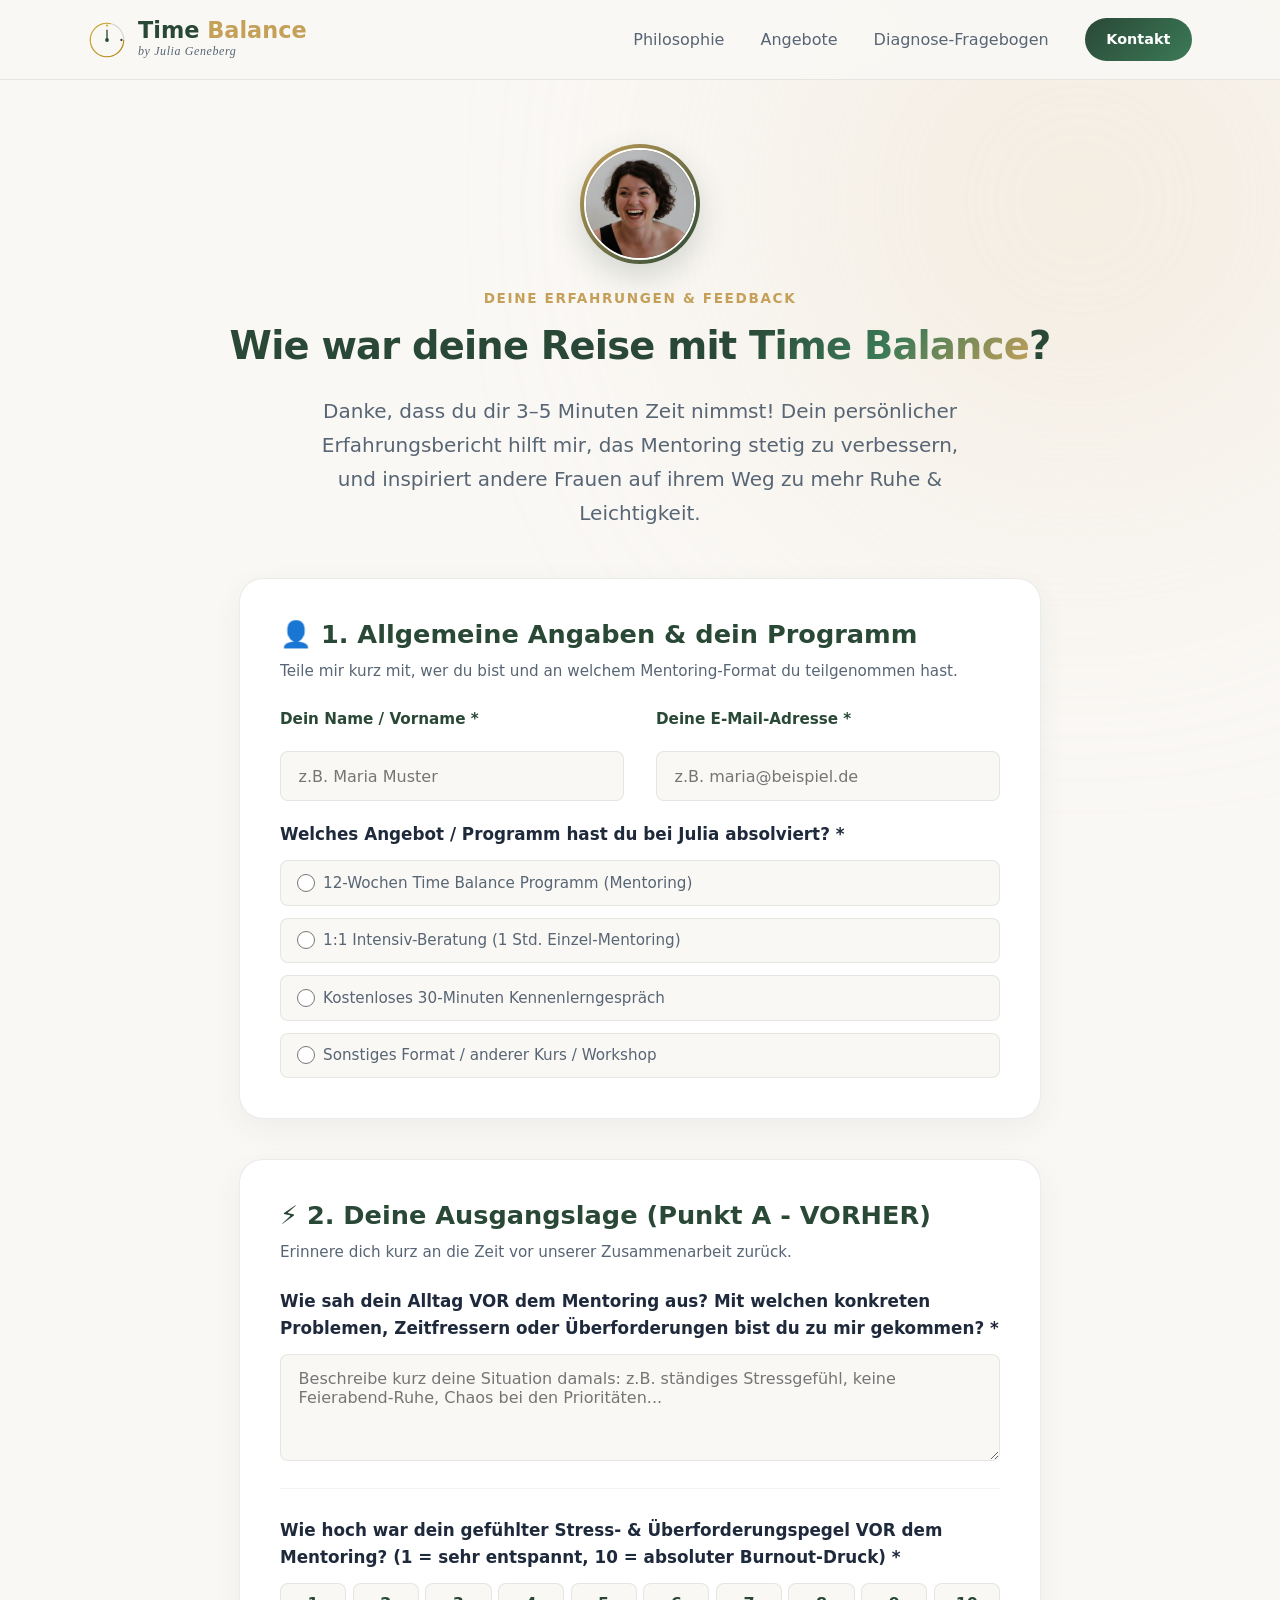
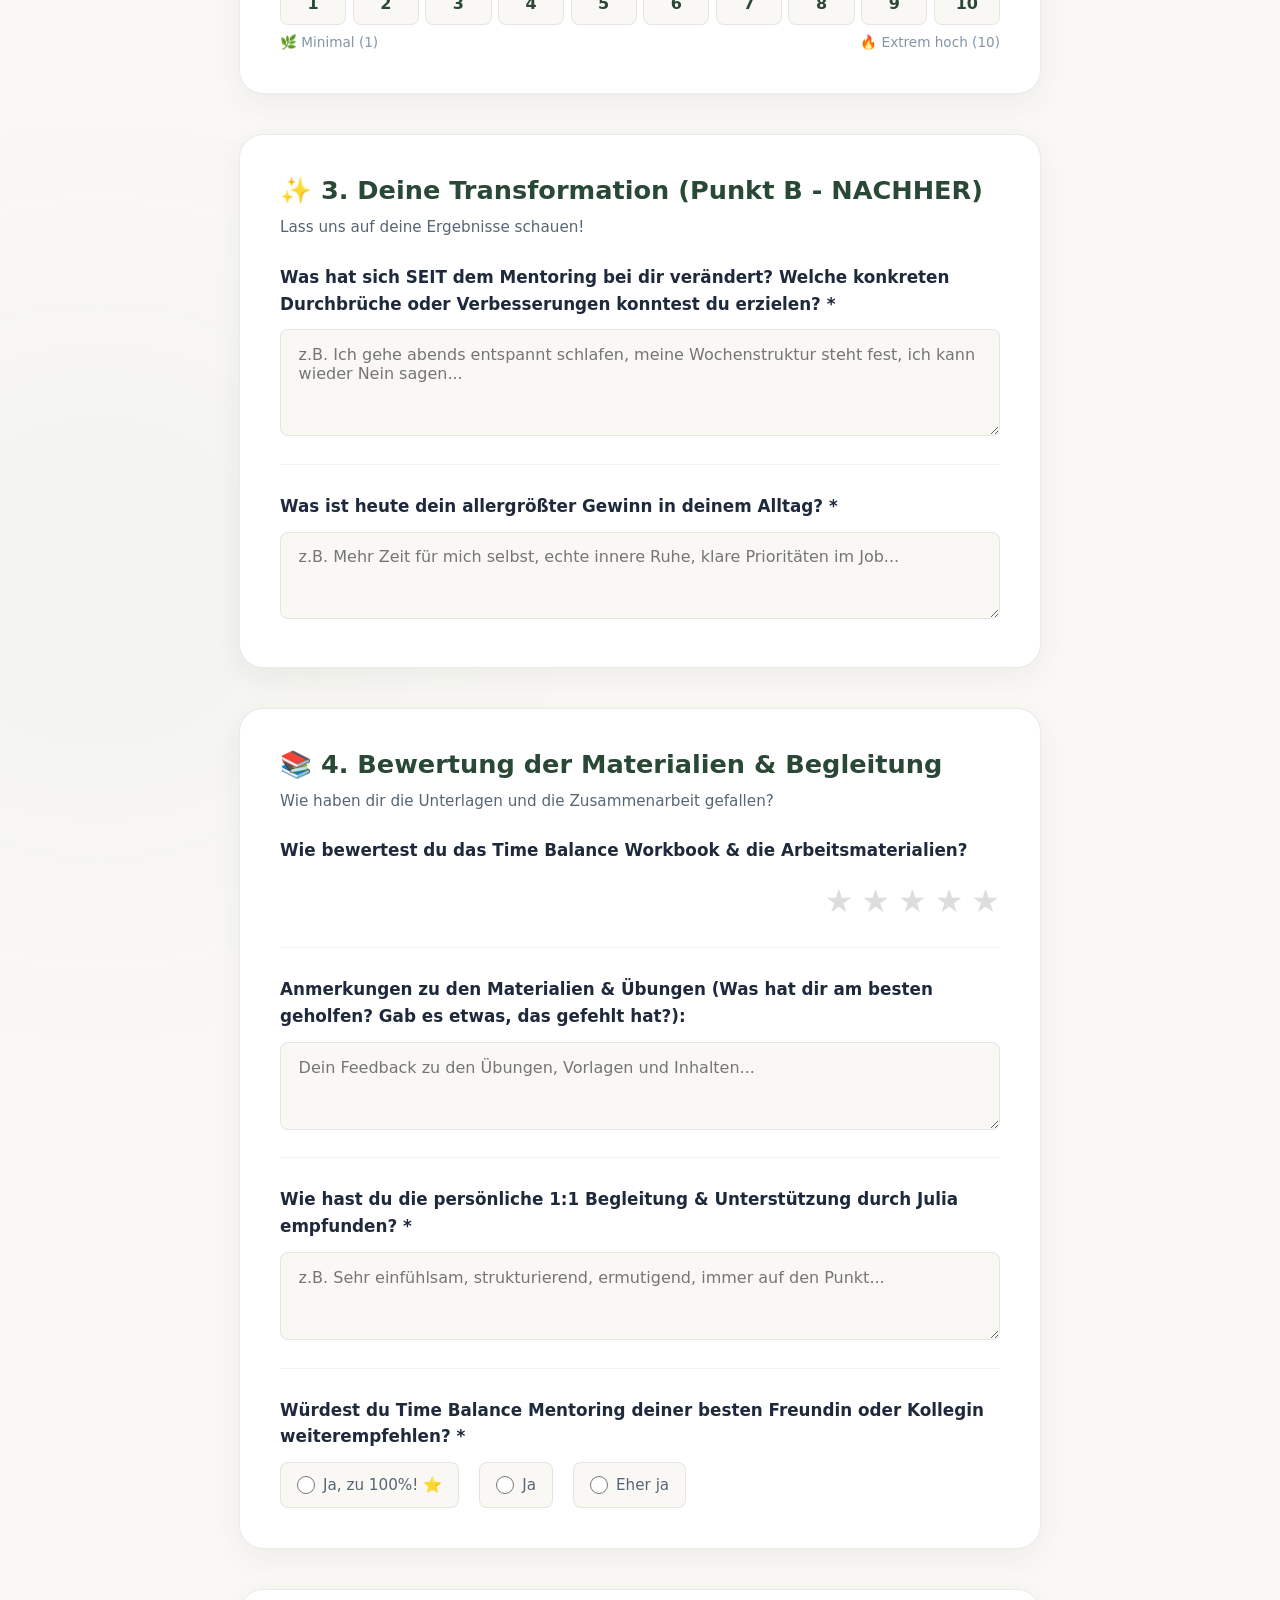
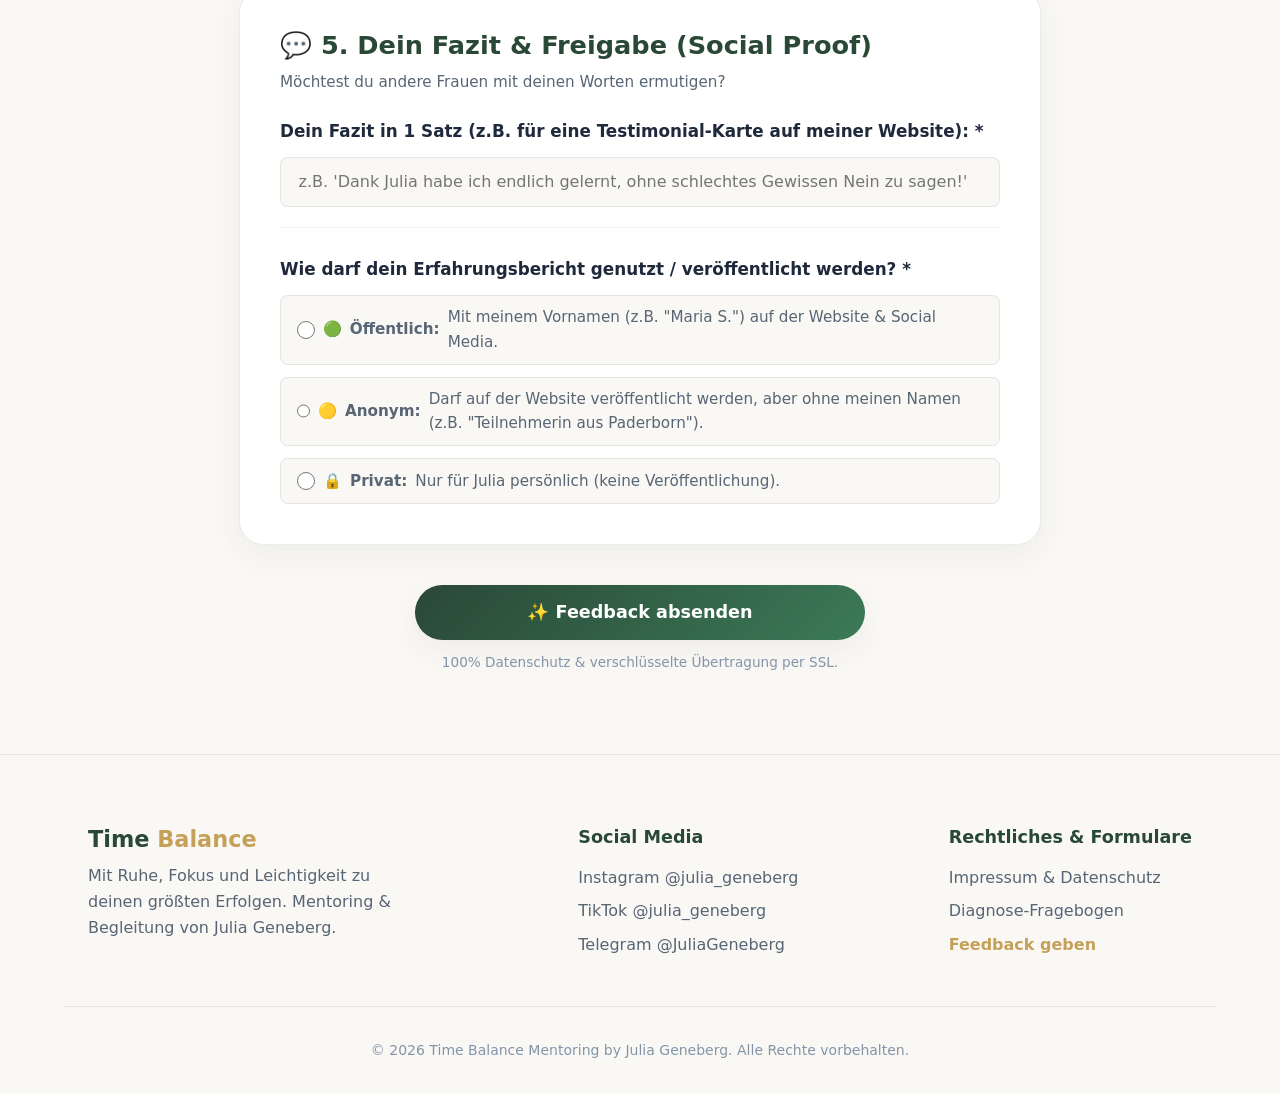
==== commit e705138c: "Add files via upload" ====
--- a/feedback.html
+++ b/feedback.html
@@ -458,7 +458,6 @@
             <div class="footer-links">
                 <h4>Social Media</h4>
                 <ul>
-                    <li><a href="https://www.instagram.com/julia.time.balance/" target="_blank" rel="noopener">Instagram @julia.time.balance</a></li>
                     <li><a href="https://www.instagram.com/julia_geneberg/?hl=de" target="_blank" rel="noopener">Instagram @julia_geneberg</a></li>
                     <li><a href="https://www.tiktok.com/@julia_geneberg" target="_blank" rel="noopener">TikTok @julia_geneberg</a></li>
                     <li><a href="https://t.me/JuliaGeneberg" target="_blank" rel="noopener">Telegram @JuliaGeneberg</a></li>
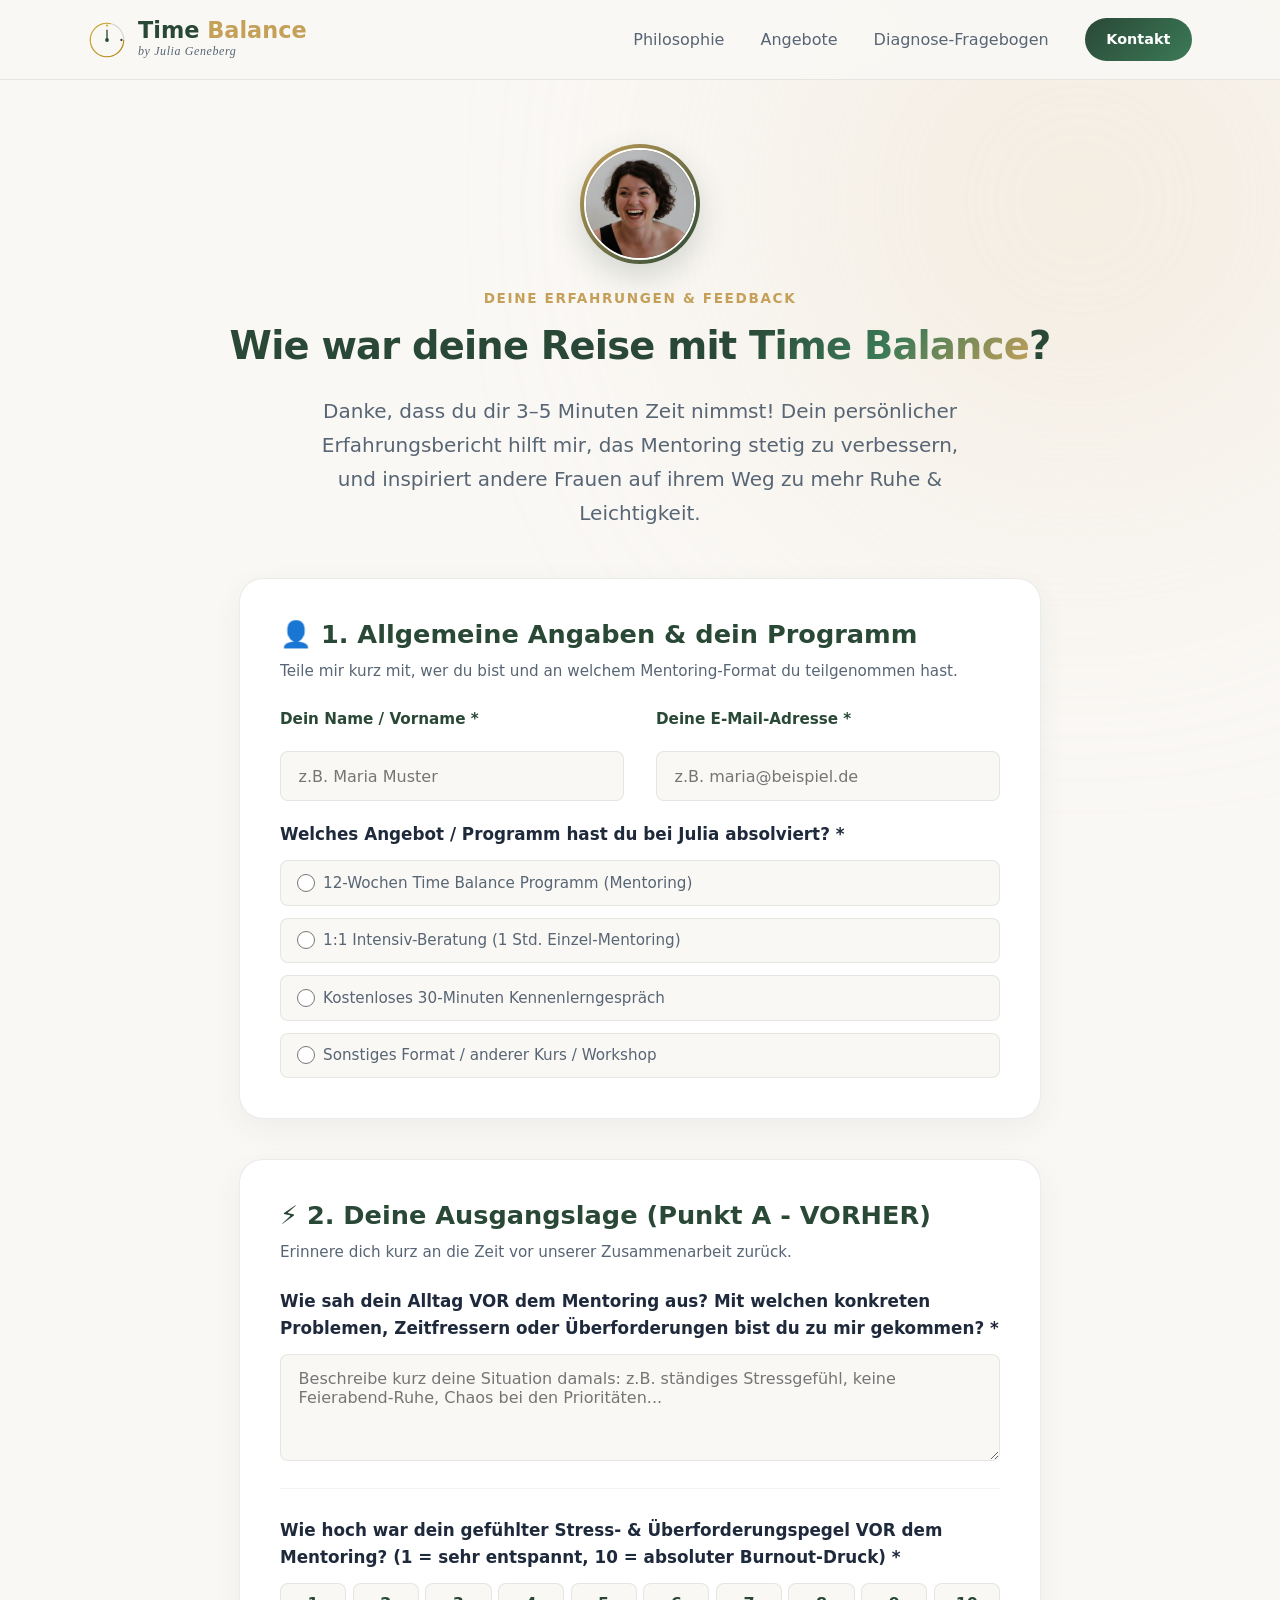
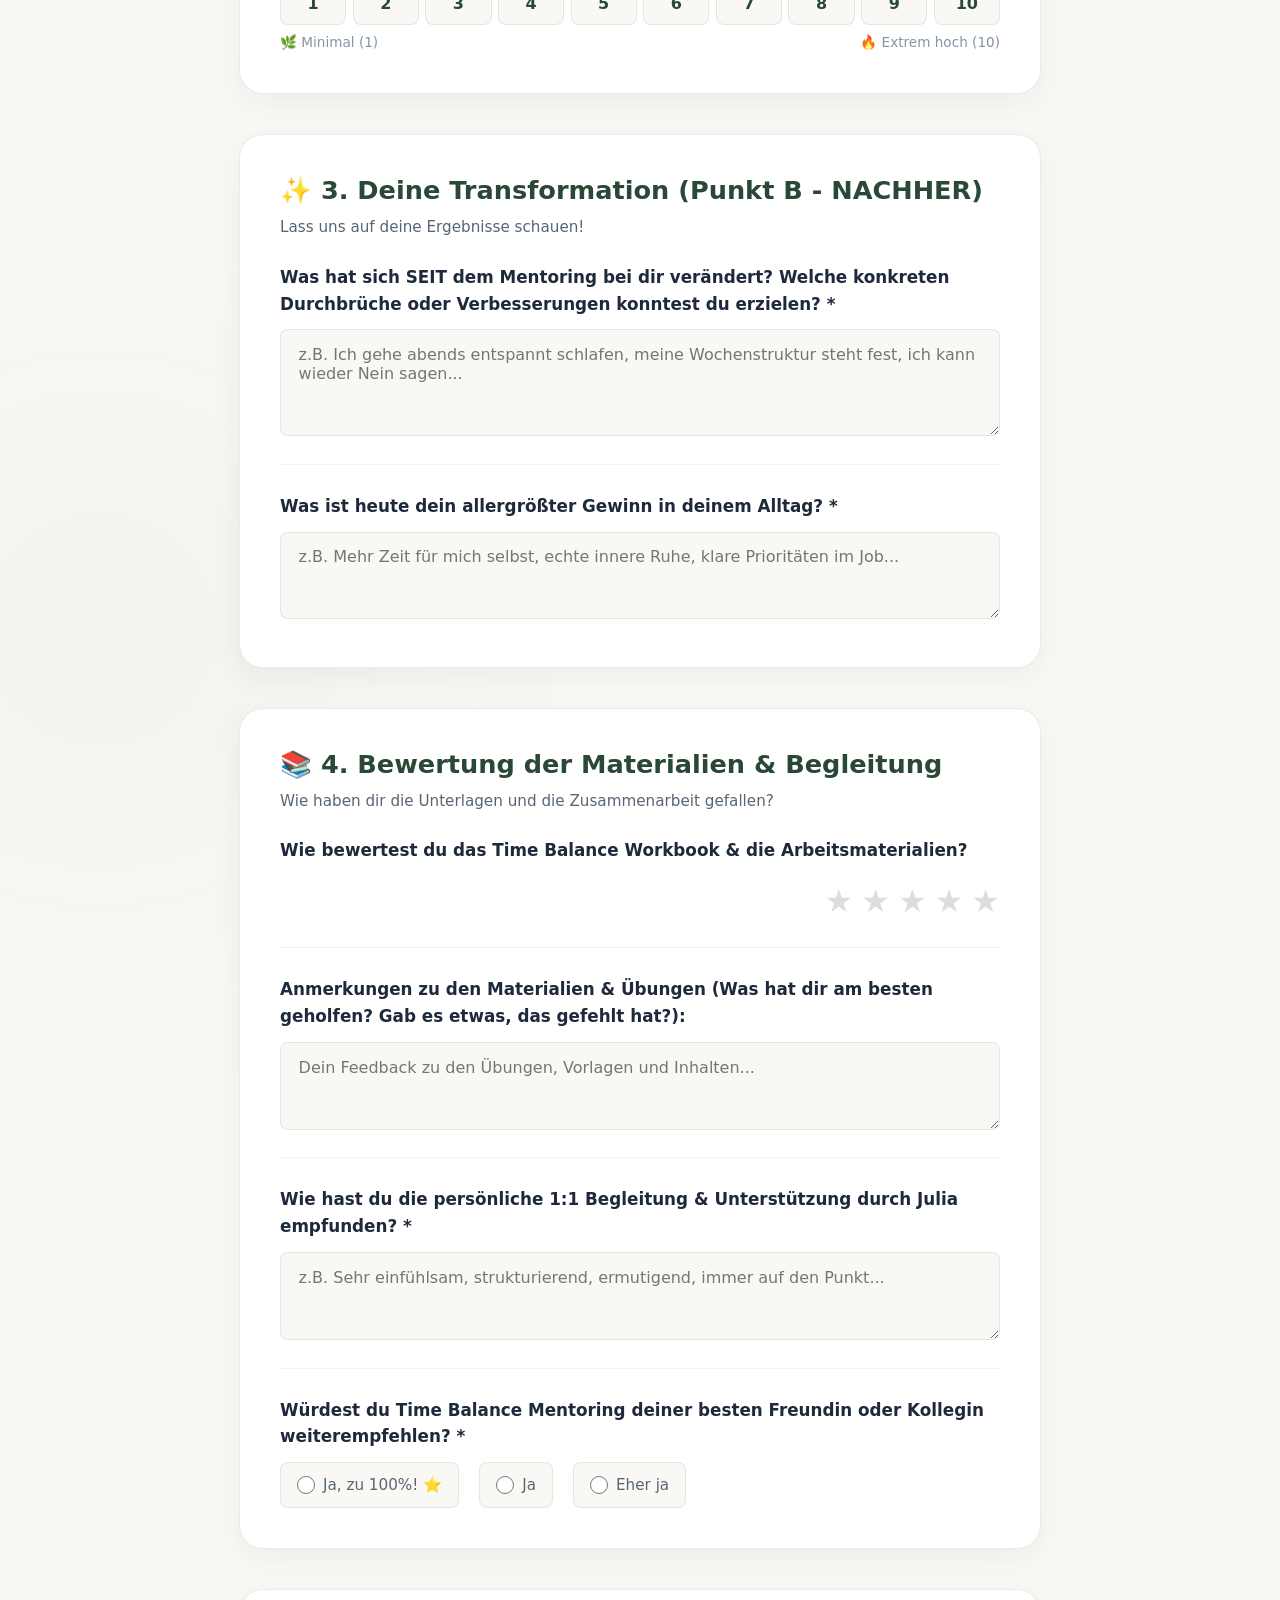
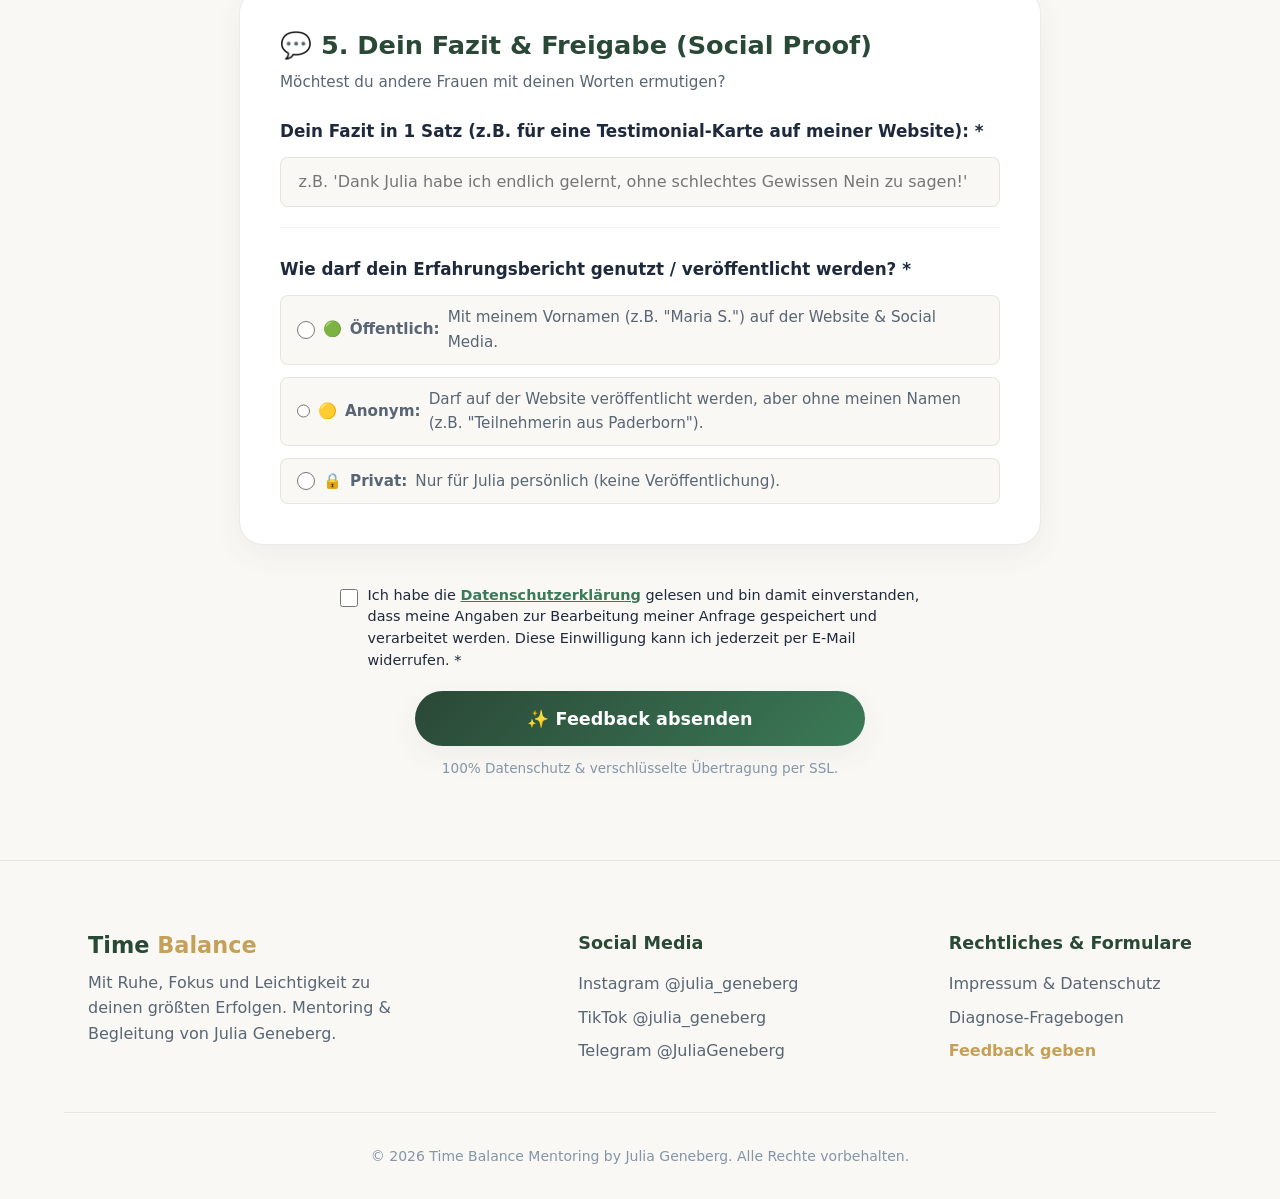
==== commit 493dead3: "Add files via upload" ====
--- a/feedback.html
+++ b/feedback.html
@@ -408,6 +408,11 @@
 
             <!-- Submit Button -->
             <div style="text-align: center; margin-top: 2rem;">
+                <!-- Datenschutz-Einwilligung -->
+                <label style="display: flex; align-items: flex-start; gap: 0.6rem; max-width: 600px; margin: 0 auto 1.25rem; font-size: 0.9rem; line-height: 1.5; cursor: pointer; text-align: left;">
+                    <input type="checkbox" name="Datenschutz_Einwilligung" value="Ja, akzeptiert" required style="margin-top: 0.25rem; width: 18px; height: 18px; min-width: 18px; accent-color: var(--brand-forest);">
+                    <span>Ich habe die <a href="index.html#datenschutz" target="_blank" rel="noopener" style="color: var(--brand-emerald); font-weight: 600; text-decoration: underline;">Datenschutzerklärung</a> gelesen und bin damit einverstanden, dass meine Angaben zur Bearbeitung meiner Anfrage gespeichert und verarbeitet werden. Diese Einwilligung kann ich jederzeit per E-Mail widerrufen. *</span>
+                </label>
                 <button type="submit" class="btn btn-primary btn-lg shadow-soft" style="width: 100%; max-width: 450px;">
                     ✨ Feedback absenden
                 </button>
